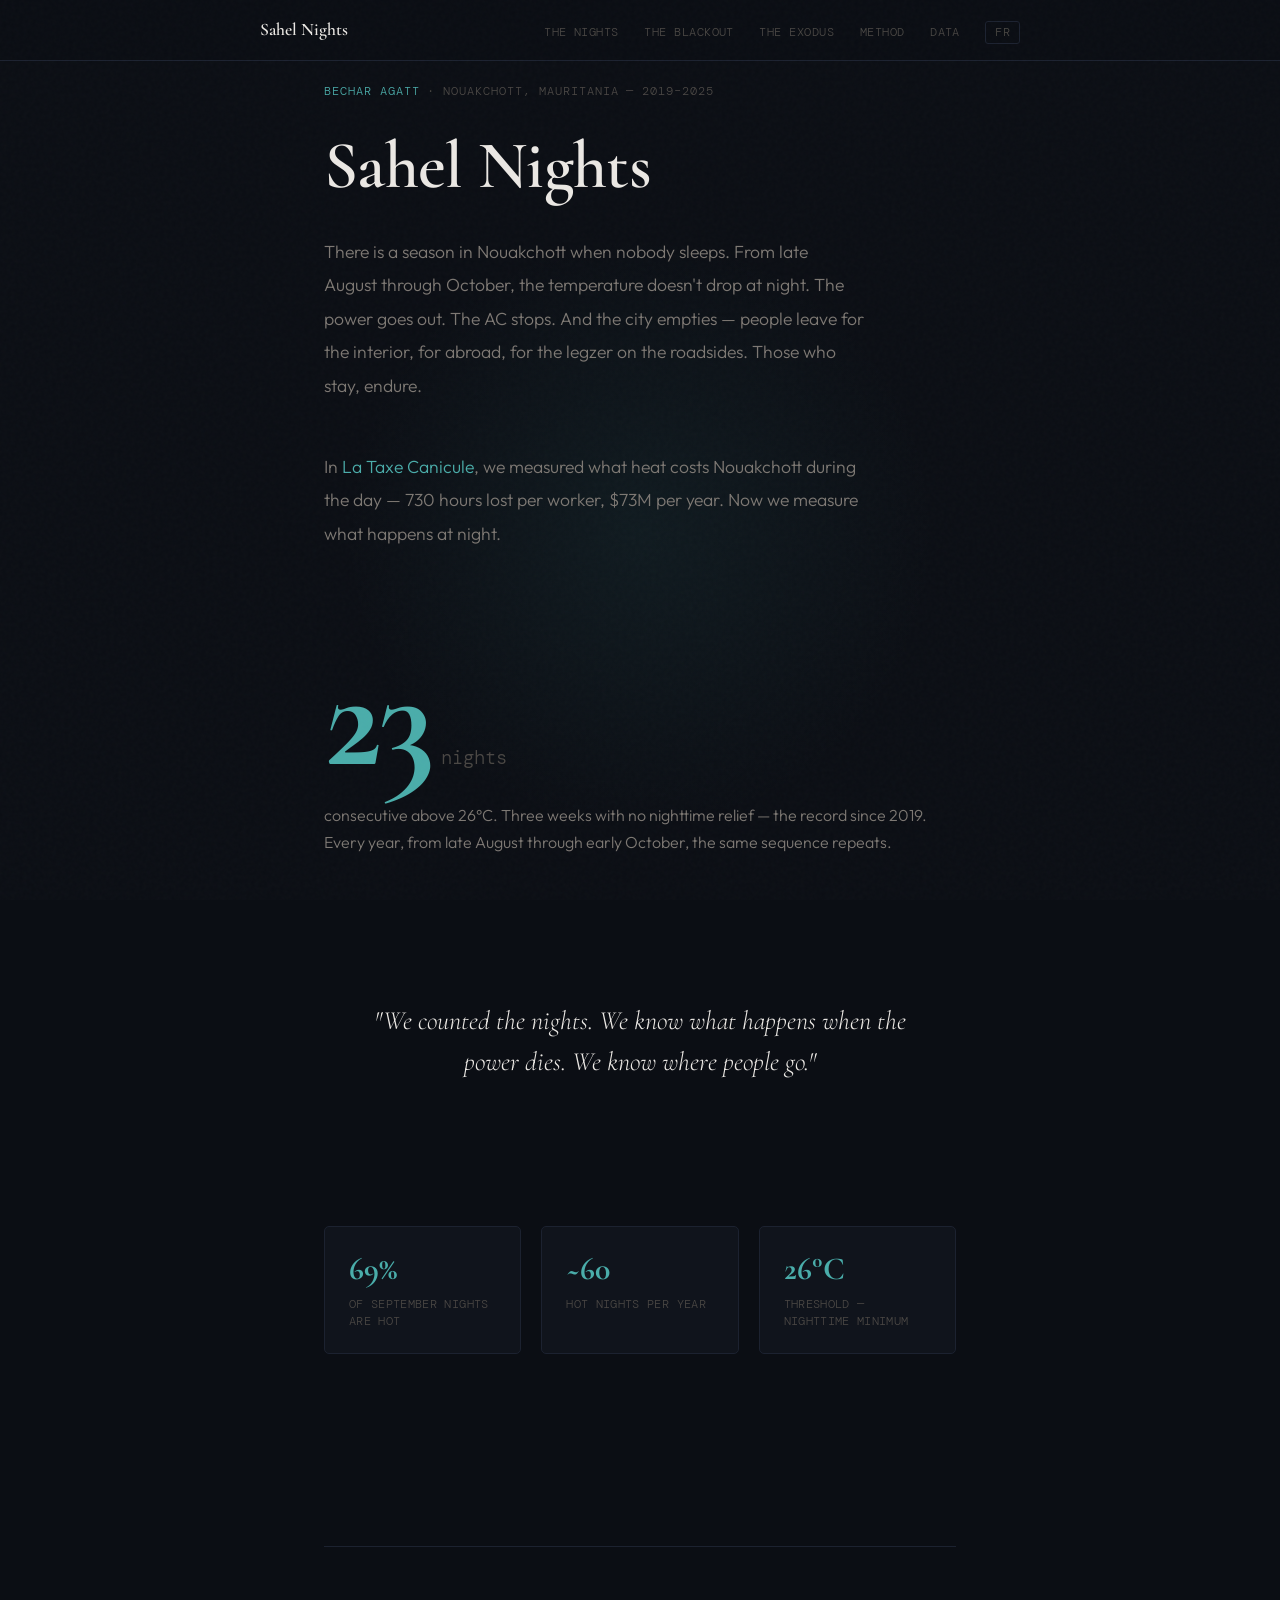
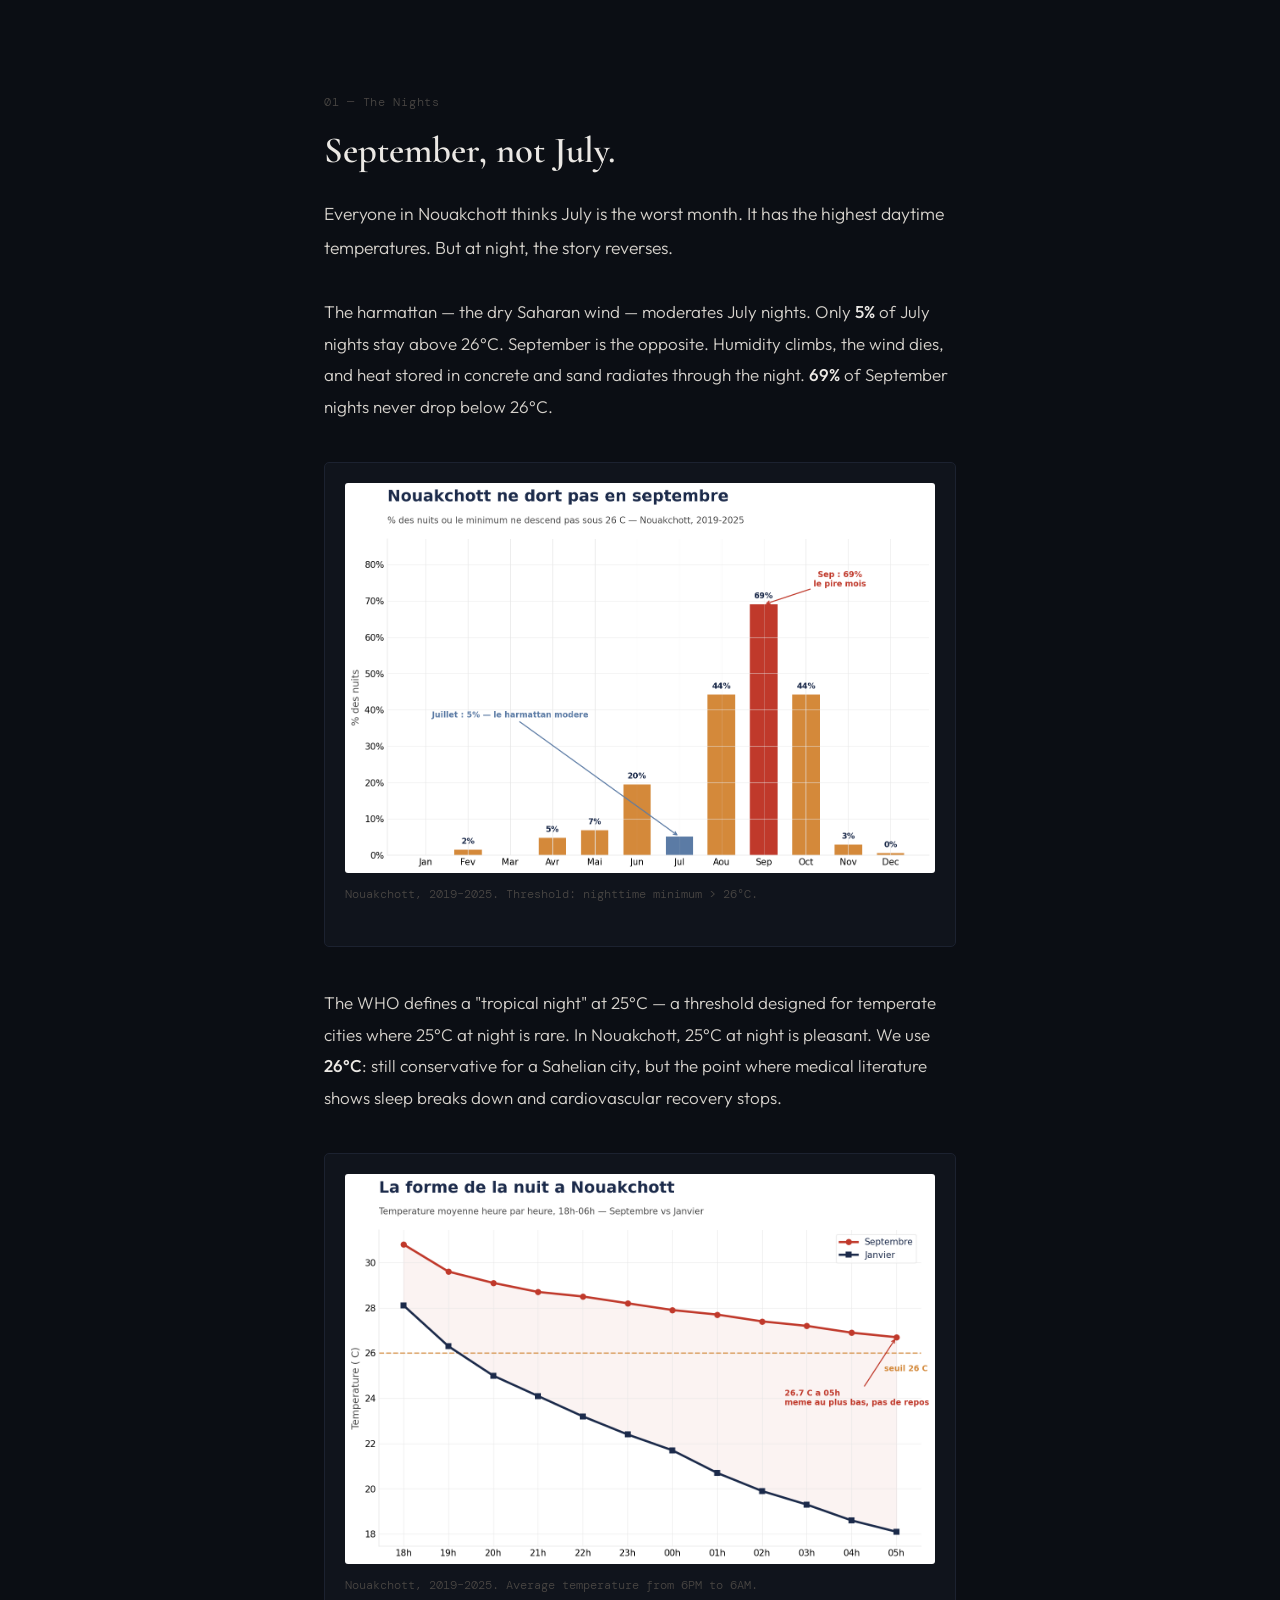
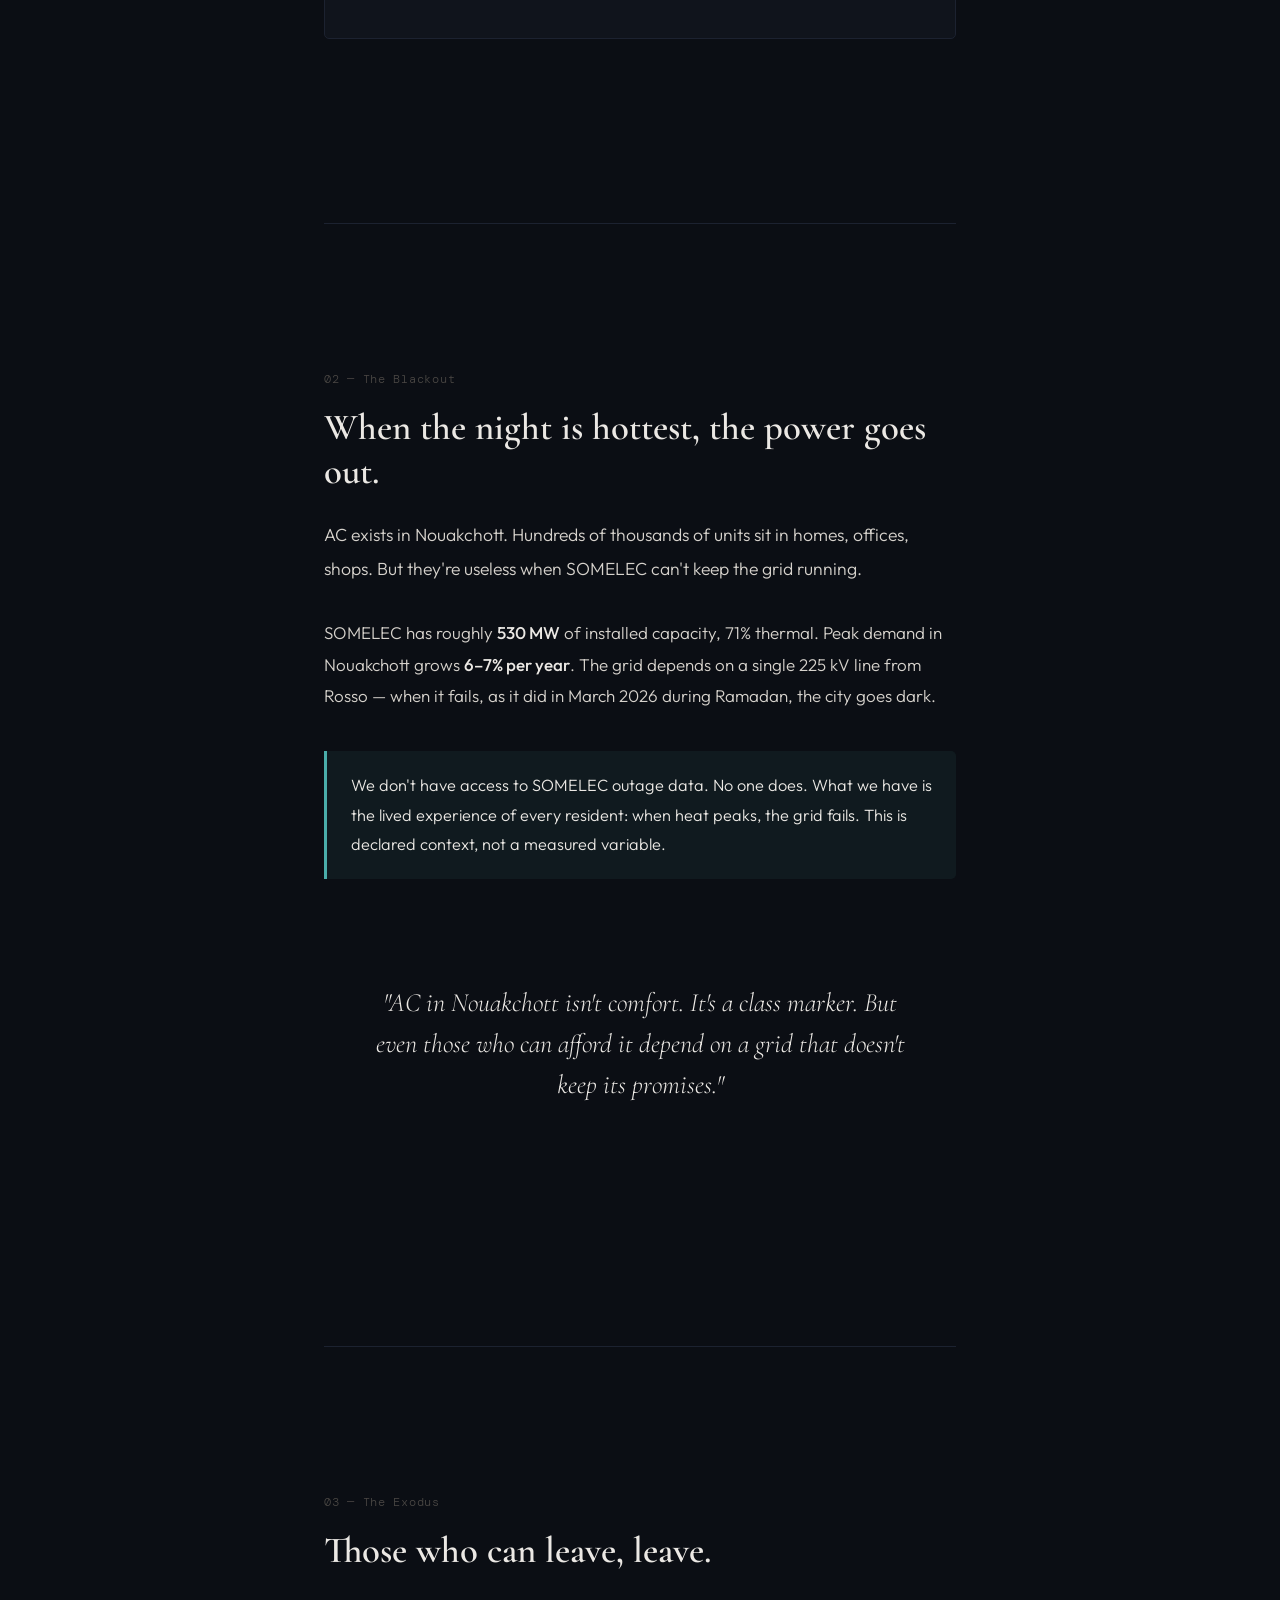
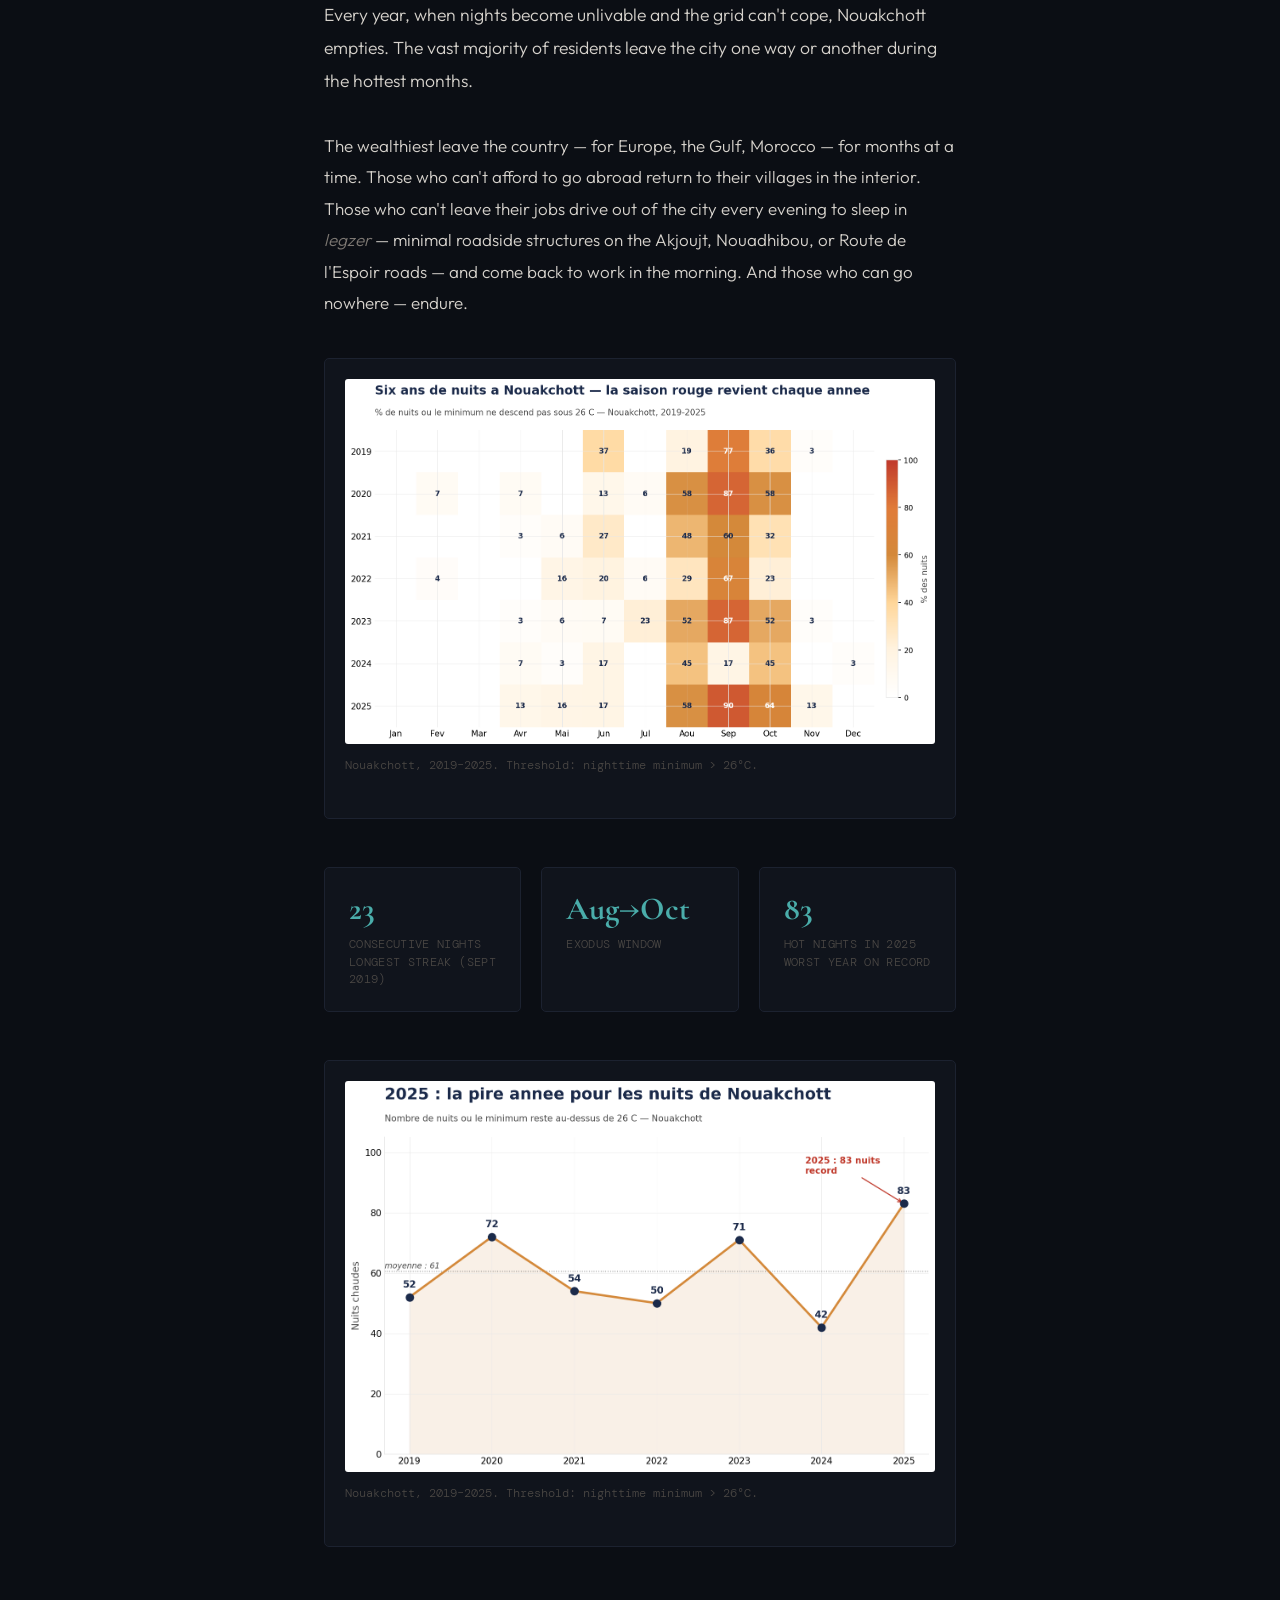
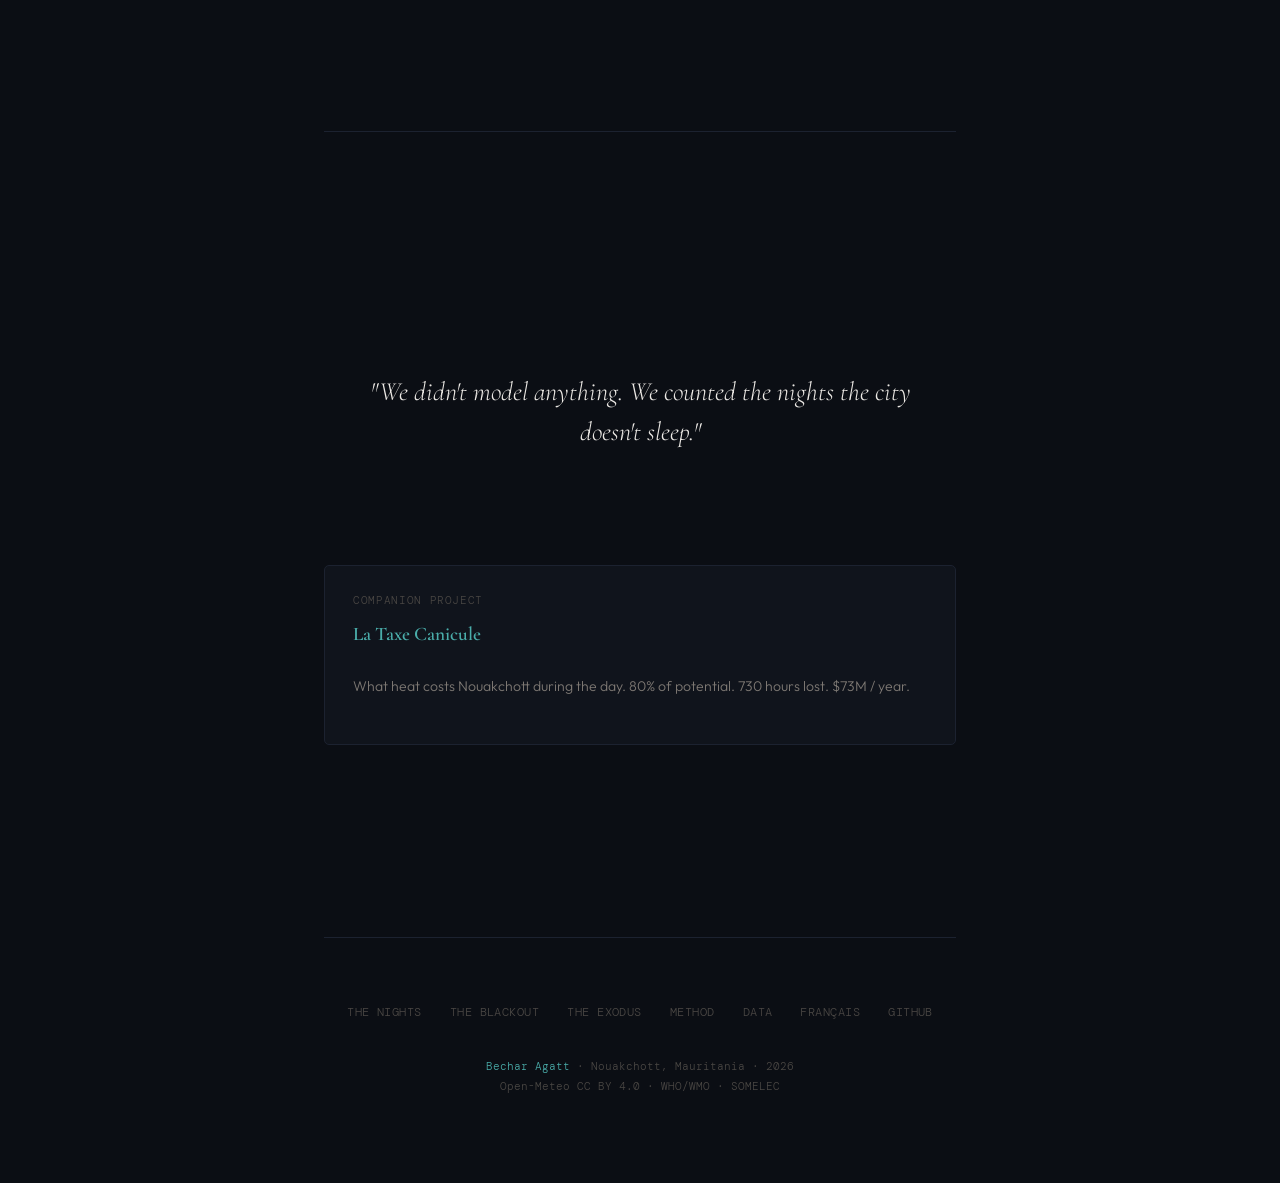
==== site/en/index.html @ 8a0af9fe "Les Nuits du Sahel — initial release" ====
<!DOCTYPE html>
<html lang="en">
<head>
    <meta charset="UTF-8">
    <meta name="viewport" content="width=device-width, initial-scale=1.0">
    <title>Sahel Nights — Nouakchott</title>
    <meta name="description" content="When night brings no relief and the power dies, people leave. Measuring hot nights in Nouakchott, 2019–2025.">
    <link rel="stylesheet" href="../assets/css/style.css">
</head>
<body>

<nav class="nav">
    <div class="nav-inner">
        <a href="index.html" class="nav-brand">Sahel Nights</a>
        <ul class="nav-links">
            <li><a href="nights.html">The Nights</a></li>
            <li><a href="blackout.html">The Blackout</a></li>
            <li><a href="exodus.html">The Exodus</a></li>
            <li><a href="methodology.html">Method</a></li>
            <li><a href="data.html">Data</a></li>
            <li><a href="../index.html" class="nav-lang">FR</a></li>
        </ul>
        <button class="nav-toggle" aria-label="Menu">
            <span></span><span></span><span></span>
        </button>
    </div>
</nav>

<main class="wrap">

    <section class="hero section">
        <p class="hero-eyebrow fade-up"><a href="https://github.com/agattbechar">Bechar Agatt</a> · Nouakchott, Mauritania — 2019–2025</p>

        <h1 class="fade-up d1">Sahel Nights</h1>

        <p class="hero-sub fade-up d2">
            There is a season in Nouakchott when nobody sleeps. From late
            August through October, the temperature doesn't drop at night.
            The power goes out. The AC stops. And the city empties — people
            leave for the interior, for abroad, for the legzer on the
            roadsides. Those who stay, endure.
        </p>

        <p class="hero-sub fade-up d2" style="animation-delay: 0.25s;">
            In <a href="https://mauritan.site" target="_blank">La Taxe Canicule</a>,
            we measured what heat costs Nouakchott during the day — 730 hours
            lost per worker, $73M per year. Now we measure what happens
            at night.
        </p>

        <div class="hero-stat fade-up d3">
            <span class="num">23</span>
            <span class="suffix">nights</span>
            <span class="caption">
                consecutive above 26°C. Three weeks with no nighttime relief
                — the record since 2019. Every year, from late August through
                early October, the same sequence repeats.
            </span>
        </div>

        <div class="pullquote fade-up d4">
            <blockquote>
                "We counted the nights. We know what happens when the power
                dies. We know where people go."
            </blockquote>
        </div>

        <div class="stat-row fade-up d5">
            <div class="stat-card">
                <div class="val">69%</div>
                <div class="desc">of September nights are hot</div>
            </div>
            <div class="stat-card">
                <div class="val">~60</div>
                <div class="desc">hot nights per year</div>
            </div>
            <div class="stat-card">
                <div class="val">26°C</div>
                <div class="desc">threshold — nighttime minimum</div>
            </div>
        </div>
    </section>

    <!-- 01 — The Nights -->
    <section class="section fade-up">
        <p class="section-num">01 — The Nights</p>
        <h2>September, not July.</h2>

        <p class="section-lead">
            Everyone in Nouakchott thinks July is the worst month. It has
            the highest daytime temperatures. But at night, the story
            reverses.
        </p>

        <p>
            The harmattan — the dry Saharan wind — moderates July nights.
            Only <strong>5%</strong> of July nights stay above 26°C.
            September is the opposite. Humidity climbs, the wind dies, and
            heat stored in concrete and sand radiates through the night.
            <strong>69%</strong> of September nights never drop below 26°C.
        </p>

        <div class="chart-wrap">
            <img src="../assets/charts/monthly_tropical.png"
                 alt="Hot nights by month — Nouakchott 2019–2025"
                 loading="lazy">
            <p class="chart-caption">
                Nouakchott, 2019–2025. Threshold: nighttime minimum > 26°C.
            </p>
        </div>

        <p>
            The WHO defines a "tropical night" at 25°C — a threshold designed
            for temperate cities where 25°C at night is rare. In Nouakchott,
            25°C at night is pleasant. We use <strong>26°C</strong>: still
            conservative for a Sahelian city, but the point where medical
            literature shows sleep breaks down and cardiovascular recovery
            stops.
        </p>

        <div class="chart-wrap">
            <img src="../assets/charts/night_profile.png"
                 alt="Nighttime temperature profile — worst vs best month"
                 loading="lazy">
            <p class="chart-caption">
                Nouakchott, 2019–2025. Average temperature from 6PM to 6AM.
            </p>
        </div>
    </section>

    <!-- 02 — The Blackout -->
    <section class="section fade-up">
        <p class="section-num">02 — The Blackout</p>
        <h2>When the night is hottest, the power goes out.</h2>

        <p class="section-lead">
            AC exists in Nouakchott. Hundreds of thousands of units sit in
            homes, offices, shops. But they're useless when SOMELEC can't
            keep the grid running.
        </p>

        <p>
            SOMELEC has roughly <strong>530 MW</strong> of installed capacity,
            71% thermal. Peak demand in Nouakchott grows <strong>6–7% per
            year</strong>. The grid depends on a single 225 kV line from
            Rosso — when it fails, as it did in March 2026 during Ramadan,
            the city goes dark.
        </p>

        <div class="callout">
            <p>
                We don't have access to SOMELEC outage data. No one does.
                What we have is the lived experience of every resident:
                when heat peaks, the grid fails. This is declared context,
                not a measured variable.
            </p>
        </div>

        <div class="pullquote">
            <blockquote>
                "AC in Nouakchott isn't comfort. It's a class marker. But
                even those who can afford it depend on a grid that doesn't
                keep its promises."
            </blockquote>
        </div>
    </section>

    <!-- 03 — The Exodus -->
    <section class="section fade-up">
        <p class="section-num">03 — The Exodus</p>
        <h2>Those who can leave, leave.</h2>

        <p class="section-lead">
            Every year, when nights become unlivable and the grid can't cope,
            Nouakchott empties. The vast majority of residents leave the city
            one way or another during the hottest months.
        </p>

        <p>
            The wealthiest leave the country — for Europe, the Gulf, Morocco
            — for months at a time. Those who can't afford to go abroad
            return to their villages in the interior. Those who can't leave
            their jobs drive out of the city every evening to sleep in
            <em>legzer</em> — minimal roadside structures on the Akjoujt,
            Nouadhibou, or Route de l'Espoir roads — and come back to work
            in the morning. And those who can go nowhere — endure.
        </p>

        <div class="chart-wrap">
            <img src="../assets/charts/calendar_heatmap.png"
                 alt="Hot nights calendar 2019–2025"
                 loading="lazy">
            <p class="chart-caption">
                Nouakchott, 2019–2025. Threshold: nighttime minimum > 26°C.
            </p>
        </div>

        <div class="stat-row">
            <div class="stat-card">
                <div class="val">23</div>
                <div class="desc">consecutive nights<br>longest streak (sept 2019)</div>
            </div>
            <div class="stat-card">
                <div class="val">Aug→Oct</div>
                <div class="desc">exodus window</div>
            </div>
            <div class="stat-card">
                <div class="val">83</div>
                <div class="desc">hot nights in 2025<br>worst year on record</div>
            </div>
        </div>

        <div class="chart-wrap">
            <img src="../assets/charts/yearly_trend.png"
                 alt="Hot nights per year 2019–2025"
                 loading="lazy">
            <p class="chart-caption">
                Nouakchott, 2019–2025. Threshold: nighttime minimum > 26°C.
            </p>
        </div>
    </section>

    <!-- Closing -->
    <section class="section">
        <div class="pullquote fade-up">
            <blockquote>
                "We didn't model anything. We counted the nights the city
                doesn't sleep."
            </blockquote>
        </div>

        <a href="https://mauritan.site/en/" class="companion fade-up" target="_blank" rel="noopener">
            <p class="companion-eyebrow">Companion project</p>
            <p class="companion-title">La Taxe Canicule</p>
            <p class="companion-desc">
                What heat costs Nouakchott during the day. 80% of potential.
                730 hours lost. $73M / year.
            </p>
        </a>
    </section>

    <footer class="footer">
        <div class="footer-links">
            <a href="nights.html">The Nights</a>
            <a href="blackout.html">The Blackout</a>
            <a href="exodus.html">The Exodus</a>
            <a href="methodology.html">Method</a>
            <a href="data.html">Data</a>
            <a href="../index.html">Français</a>
            <a href="https://github.com/agattbechar" target="_blank" rel="noopener">GitHub</a>
        </div>
        <p class="footer-credit">
            <a href="https://github.com/agattbechar">Bechar Agatt</a>
            · Nouakchott, Mauritania · 2026<br>
            Open-Meteo CC BY 4.0 · WHO/WMO · SOMELEC
        </p>
    </footer>
</main>

<script>
document.querySelector('.nav-toggle')?.addEventListener('click', function() {
    this.classList.toggle('active');
    document.querySelector('.nav-links').classList.toggle('open');
});
</script>

</body>
</html>
---- site/assets/css/style.css ----
/* ═══════════════════════════════════════════════════════════
   Les Nuits du Sahel — Design System
   Sibling to La Taxe Canicule — same bones, different skin.
   Night palette: deep blue-black + teal accent.
   ═══════════════════════════════════════════════════════════ */

@import url('https://fonts.googleapis.com/css2?family=Cormorant+Garamond:ital,wght@0,400;0,600;0,700;1,400&family=Outfit:wght@300;400;500;600&family=DM+Mono:wght@300;400&display=swap');

:root {
    /* Night palette */
    --bg:            #0B0E14;
    --bg-card:       #10141C;
    --bg-card-hover: #151A24;
    --border:        #1C2230;
    --border-light:  #252D3D;

    /* Text — generous contrast */
    --text:          #D6D2CC;
    --text-bright:   #EBE8E4;
    --text-dim:      #7D7873;
    --text-faint:    #4A4744;

    /* Accent — teal/cyan for night identity */
    --accent:        #4AADAA;
    --accent-glow:   rgba(74, 173, 170, 0.08);
    --accent-strong: #5CC4C0;

    /* Danger — for worst-month highlights */
    --red:           #CB4B3A;
    --red-glow:      rgba(203, 75, 58, 0.08);

    /* Fonts — Cormorant stays (family link), body changes */
    --font-display:  'Cormorant Garamond', Georgia, serif;
    --font-body:     'Outfit', -apple-system, sans-serif;
    --font-mono:     'DM Mono', 'Courier New', monospace;

    /* Layout */
    --max-w:         760px;
    --pad:           clamp(1.5rem, 5vw, 4rem);
    --section-space: 9rem;
}

/* ── Reset ────────────────────────────────────────────────── */
*, *::before, *::after { box-sizing: border-box; margin: 0; padding: 0; }
html { scroll-behavior: smooth; -webkit-font-smoothing: antialiased; -moz-osx-font-smoothing: grayscale; }

body {
    font-family: var(--font-body);
    font-size: 17px;
    font-weight: 300;
    line-height: 1.85;
    color: var(--text);
    background: var(--bg);
    overflow-x: hidden;
}

/* Grain — lighter than heat tax */
body::after {
    content: '';
    position: fixed;
    inset: 0;
    background-image: url("data:image/svg+xml,%3Csvg viewBox='0 0 256 256' xmlns='http://www.w3.org/2000/svg'%3E%3Cfilter id='n'%3E%3CfeTurbulence type='fractalNoise' baseFrequency='0.85' numOctaves='4' stitchTiles='stitch'/%3E%3C/filter%3E%3Crect width='256' height='256' filter='url(%23n)' opacity='0.025'/%3E%3C/svg%3E");
    pointer-events: none;
    z-index: 9999;
}

::selection { background: var(--accent); color: var(--bg); }

/* ── Typography ───────────────────────────────────────────── */
h1, h2, h3 {
    font-family: var(--font-display);
    font-weight: 600;
    line-height: 1.2;
    color: var(--text-bright);
}

h1 { font-size: clamp(2.6rem, 6.5vw, 4.2rem); letter-spacing: -0.01em; }
h2 { font-size: clamp(1.5rem, 4vw, 2.3rem); margin-bottom: 1.5rem; }
h3 { font-size: 1.2rem; margin-bottom: 0.75rem; }

p { margin-bottom: 1.4rem; }

a {
    color: var(--accent);
    text-decoration: none;
    transition: opacity 0.2s;
}
a:hover { opacity: 0.8; }

strong { color: var(--text-bright); font-weight: 500; }

em, .dim { color: var(--text-dim); font-style: italic; }

.mono {
    font-family: var(--font-mono);
    font-size: 0.85em;
    letter-spacing: -0.01em;
}

/* ── Layout ───────────────────────────────────────────────── */
.wrap {
    max-width: var(--max-w);
    margin: 0 auto;
    padding: 0 var(--pad);
}

.section {
    padding: var(--section-space) 0;
}

.section + .section {
    border-top: 1px solid var(--border);
}

/* ── Navigation ───────────────────────────────────────────── */
.nav {
    position: fixed;
    top: 0; left: 0; right: 0;
    z-index: 100;
    padding: 0.85rem var(--pad);
    background: rgba(11, 14, 20, 0.88);
    backdrop-filter: blur(14px);
    -webkit-backdrop-filter: blur(14px);
    border-bottom: 1px solid var(--border);
}

.nav-inner {
    max-width: var(--max-w);
    margin: 0 auto;
    display: flex;
    align-items: center;
    justify-content: space-between;
}

.nav-brand {
    font-family: var(--font-display);
    font-size: 1.1rem;
    font-weight: 600;
    color: var(--text-bright);
}

.nav-links {
    display: flex;
    gap: 1.6rem;
    list-style: none;
    align-items: center;
}

.nav-links a {
    font-family: var(--font-mono);
    font-size: 0.72rem;
    letter-spacing: 0.04em;
    color: var(--text-faint);
    text-transform: uppercase;
    transition: color 0.2s;
}
.nav-links a:hover { color: var(--accent); opacity: 1; }

.nav-lang {
    font-family: var(--font-mono);
    font-size: 0.72rem;
    color: var(--text-faint);
    border: 1px solid var(--border);
    padding: 0.2rem 0.55rem;
    border-radius: 3px;
    transition: border-color 0.2s, color 0.2s;
}
.nav-lang:hover { border-color: var(--accent); color: var(--accent); opacity: 1; }

/* Hamburger */
.nav-toggle {
    display: none;
    background: none; border: none; cursor: pointer; padding: 0.5rem;
}
.nav-toggle span {
    display: block; width: 22px; height: 2px;
    background: var(--text-bright); margin: 5px 0;
    transition: transform 0.3s, opacity 0.3s;
}
.nav-toggle.active span:nth-child(1) { transform: rotate(45deg) translate(5px, 5px); }
.nav-toggle.active span:nth-child(2) { opacity: 0; }
.nav-toggle.active span:nth-child(3) { transform: rotate(-45deg) translate(5px, -5px); }

/* ── Hero ─────────────────────────────────────────────────── */
.hero {
    min-height: 100vh;
    display: flex;
    flex-direction: column;
    justify-content: center;
    padding-top: 5rem;
    position: relative;
}

/* Soft radial glow — teal instead of amber */
.hero::before {
    content: '';
    position: absolute;
    top: 15%;
    left: 50%;
    transform: translateX(-50%);
    width: 600px;
    height: 600px;
    background: radial-gradient(circle, var(--accent-glow) 0%, transparent 70%);
    pointer-events: none;
}

.hero-eyebrow {
    font-family: var(--font-mono);
    font-size: 0.75rem;
    letter-spacing: 0.08em;
    text-transform: uppercase;
    color: var(--text-faint);
    margin-bottom: 1.5rem;
}

.hero h1 { margin-bottom: 1.75rem; position: relative; z-index: 1; }

.hero-sub {
    font-size: 1.1rem;
    font-weight: 300;
    line-height: 1.9;
    color: var(--text-dim);
    max-width: 540px;
    margin-bottom: 3rem;
}

/* Big hero number */
.hero-stat {
    position: relative; z-index: 1;
    margin: 3rem 0;
}

.hero-stat .num {
    font-family: var(--font-display);
    font-size: clamp(5rem, 14vw, 9rem);
    font-weight: 700;
    color: var(--accent);
    line-height: 1;
    letter-spacing: -0.03em;
}

.hero-stat .suffix {
    font-family: var(--font-mono);
    font-size: clamp(0.9rem, 2vw, 1.2rem);
    color: var(--text-faint);
    margin-left: 0.4rem;
}

.hero-stat .caption {
    display: block;
    font-size: 1rem;
    font-weight: 300;
    color: var(--text-dim);
    margin-top: 0.75rem;
    line-height: 1.7;
}

/* ── Stat Row ─────────────────────────────────────────────── */
.stat-row {
    display: grid;
    grid-template-columns: repeat(auto-fit, minmax(170px, 1fr));
    gap: 1.25rem;
    margin: 3rem 0;
}

.stat-card {
    background: var(--bg-card);
    border: 1px solid var(--border);
    border-radius: 5px;
    padding: 1.4rem 1.5rem;
    transition: border-color 0.3s, background 0.3s;
}
.stat-card:hover {
    border-color: var(--border-light);
    background: var(--bg-card-hover);
}

.stat-card .val {
    font-family: var(--font-display);
    font-size: 2rem;
    font-weight: 700;
    color: var(--accent);
    line-height: 1.2;
}

.stat-card .desc {
    font-family: var(--font-mono);
    font-size: 0.72rem;
    color: var(--text-faint);
    margin-top: 0.5rem;
    line-height: 1.5;
    text-transform: uppercase;
    letter-spacing: 0.03em;
}

/* ── Section Headers ──────────────────────────────────────── */
.section-num {
    font-family: var(--font-mono);
    font-size: 0.75rem;
    color: var(--text-faint);
    letter-spacing: 0.06em;
    margin-bottom: 1rem;
}

.section-lead {
    font-size: 1.1rem;
    font-weight: 300;
    color: var(--text);
    margin-bottom: 2rem;
    max-width: 620px;
    line-height: 1.9;
}

/* ── Chart Images ─────────────────────────────────────────── */
.chart-wrap {
    margin: 2.5rem 0;
    background: var(--bg-card);
    border: 1px solid var(--border);
    border-radius: 5px;
    padding: 1.25rem;
}

.chart-wrap img {
    width: 100%;
    height: auto;
    display: block;
    border-radius: 3px;
}

.chart-caption {
    font-family: var(--font-mono);
    font-size: 0.73rem;
    color: var(--text-faint);
    margin-top: 0.75rem;
    line-height: 1.65;
}

/* ── Pullquote ────────────────────────────────────────────── */
.pullquote {
    text-align: center;
    padding: 4rem 0;
    margin: 2rem 0;
}

.pullquote blockquote {
    font-family: var(--font-display);
    font-size: clamp(1.2rem, 3vw, 1.65rem);
    font-style: italic;
    color: var(--text-bright);
    max-width: 560px;
    margin: 0 auto;
    line-height: 1.55;
}

.pullquote .translation {
    font-size: 0.92rem;
    font-style: italic;
    color: var(--text-faint);
    margin-top: 1rem;
}

/* ── Callout ──────────────────────────────────────────────── */
.callout {
    border-left: 3px solid var(--accent);
    padding: 1.25rem 1.5rem;
    margin: 2.5rem 0;
    background: var(--accent-glow);
    border-radius: 0 5px 5px 0;
}

.callout p {
    color: var(--text-bright);
    margin-bottom: 0.75rem;
    font-size: 1.02rem;
    line-height: 1.8;
}
.callout p:last-child { margin-bottom: 0; }

/* ── Assumption & Formula Blocks ──────────────────────────── */
.assumption {
    background: var(--bg-card);
    border: 1px solid var(--border);
    border-radius: 5px;
    padding: 1.4rem 1.5rem;
    margin: 2rem 0;
}

.assumption .tag {
    font-family: var(--font-mono);
    font-size: 0.68rem;
    text-transform: uppercase;
    letter-spacing: 0.08em;
    color: var(--accent);
    margin-bottom: 0.75rem;
}

.formula {
    background: var(--bg-card);
    border: 1px solid var(--border);
    border-radius: 5px;
    padding: 1.25rem 1.5rem;
    margin: 2rem 0;
    font-family: var(--font-mono);
    font-size: 0.82rem;
    line-height: 1.9;
    color: var(--text-dim);
    overflow-x: auto;
    white-space: pre;
}

/* ── Source List ───────────────────────────────────────────── */
.source-list { list-style: none; }

.source-item {
    display: flex;
    align-items: flex-start;
    gap: 1rem;
    padding: 1.25rem 0;
    border-bottom: 1px solid var(--border);
}

.source-badge {
    font-family: var(--font-mono);
    font-size: 0.62rem;
    text-transform: uppercase;
    letter-spacing: 0.06em;
    padding: 0.2rem 0.5rem;
    border-radius: 3px;
    white-space: nowrap;
    flex-shrink: 0;
    margin-top: 0.2rem;
}
.source-badge.open   { color: #5CB77A; border: 1px solid rgba(92,183,122,0.3); }
.source-badge.declared { color: var(--accent); border: 1px solid rgba(74,173,170,0.3); }
.source-badge.official { color: #5B9BD5; border: 1px solid rgba(91,155,213,0.3); }

.source-name { font-weight: 500; color: var(--text-bright); font-size: 0.95rem; }
.source-desc { font-size: 0.83rem; color: var(--text-faint); margin-top: 0.2rem; line-height: 1.6; }

/* ── Companion Link ───────────────────────────────────────── */
.companion {
    display: block;
    padding: 1.5rem 1.75rem;
    background: var(--bg-card);
    border: 1px solid var(--border);
    border-radius: 5px;
    margin: 3rem 0;
    transition: border-color 0.3s;
}
.companion:hover { border-color: var(--border-light); opacity: 1; }

.companion-eyebrow {
    font-family: var(--font-mono);
    font-size: 0.68rem;
    text-transform: uppercase;
    letter-spacing: 0.06em;
    color: var(--text-faint);
    margin-bottom: 0.4rem;
}
.companion-title {
    font-family: var(--font-display);
    font-size: 1.2rem;
    font-weight: 600;
    color: var(--accent);
}
.companion-desc {
    font-size: 0.88rem;
    font-weight: 300;
    color: var(--text-dim);
    margin-top: 0.3rem;
    line-height: 1.65;
}

/* ── Footer ───────────────────────────────────────────────── */
.footer {
    padding: 4rem 0;
    border-top: 1px solid var(--border);
    text-align: center;
}

.footer-links {
    display: flex;
    justify-content: center;
    gap: 1.75rem;
    margin-bottom: 2rem;
    flex-wrap: wrap;
}
.footer-links a {
    font-family: var(--font-mono);
    font-size: 0.72rem;
    color: var(--text-faint);
    text-transform: uppercase;
    letter-spacing: 0.04em;
}
.footer-links a:hover { color: var(--accent); opacity: 1; }

.footer-credit {
    font-family: var(--font-mono);
    font-size: 0.68rem;
    color: var(--text-faint);
    line-height: 1.9;
}

/* ── Animations ───────────────────────────────────────────── */
@keyframes fadeUp {
    from { opacity: 0; transform: translateY(20px); }
    to   { opacity: 1; transform: translateY(0); }
}
.fade-up { opacity: 0; animation: fadeUp 0.6s ease forwards; }
.d1 { animation-delay: 0.1s; }
.d2 { animation-delay: 0.2s; }
.d3 { animation-delay: 0.3s; }
.d4 { animation-delay: 0.4s; }
.d5 { animation-delay: 0.5s; }

/* ── Responsive ───────────────────────────────────────────── */
@media (max-width: 768px) {
    :root { --section-space: 6rem; }
    body { font-size: 16px; }

    .nav-links { display: none; }
    .nav-toggle { display: block; }

    .nav-links.open {
        display: flex; flex-direction: column;
        position: absolute; top: 100%; left: 0; right: 0;
        background: var(--bg-card);
        border-bottom: 1px solid var(--border);
        padding: 1.25rem var(--pad);
        gap: 1.1rem;
    }

    .stat-row { grid-template-columns: 1fr 1fr; }
    .hero-stat .num { font-size: clamp(4rem, 16vw, 7rem); }
}

@media (max-width: 420px) {
    .stat-row { grid-template-columns: 1fr; }
}
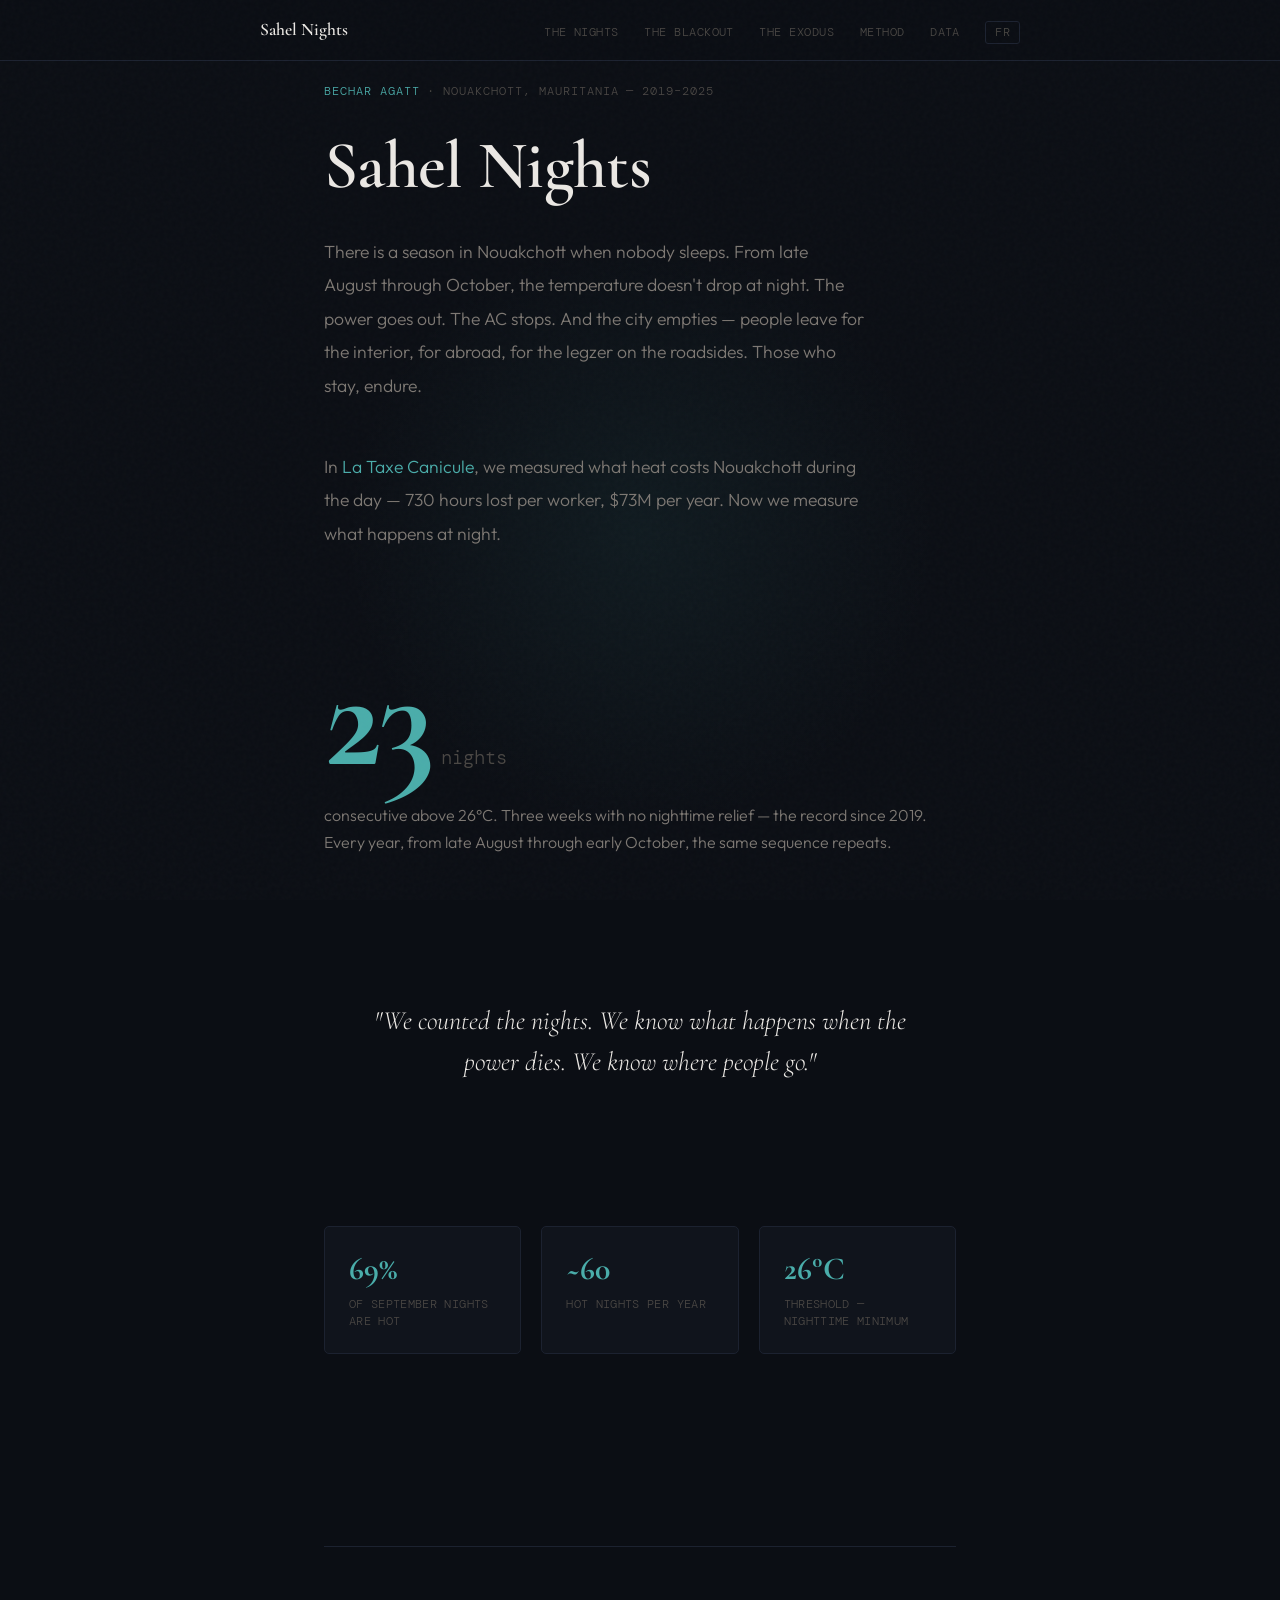
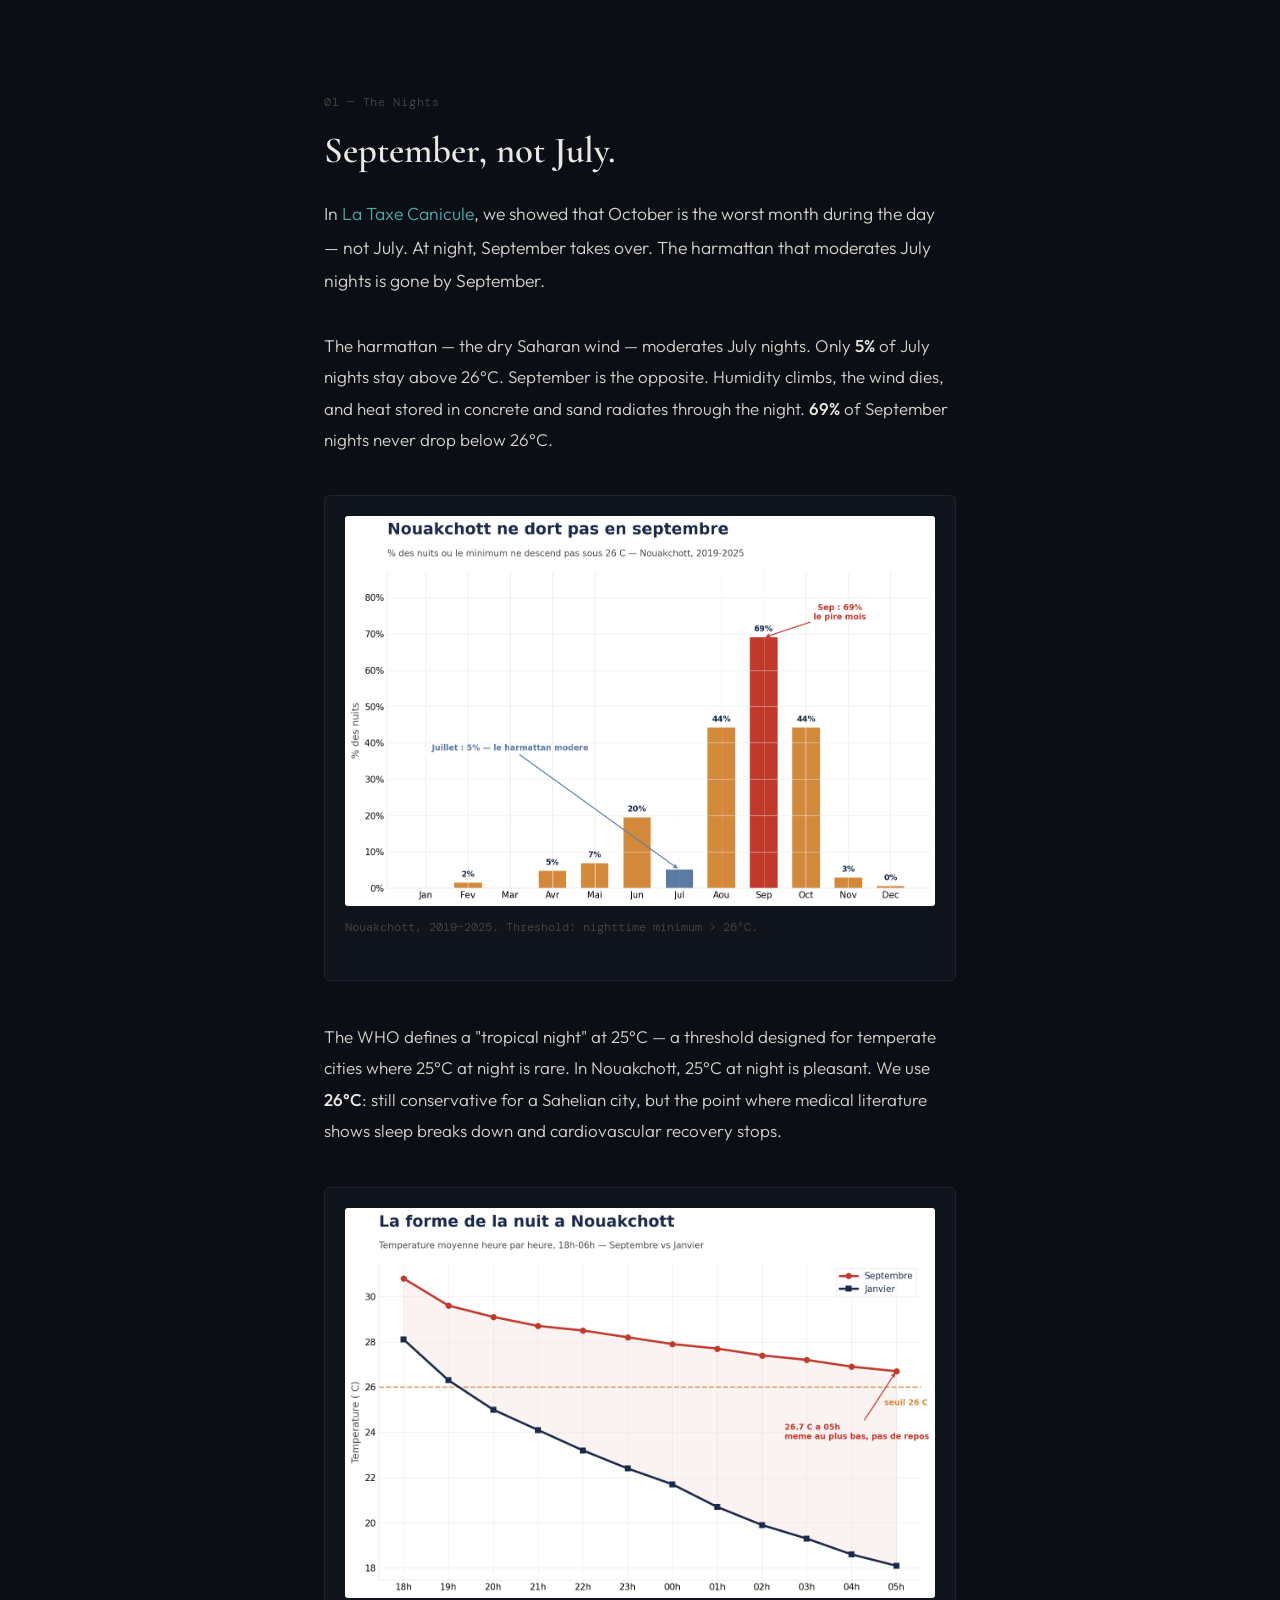
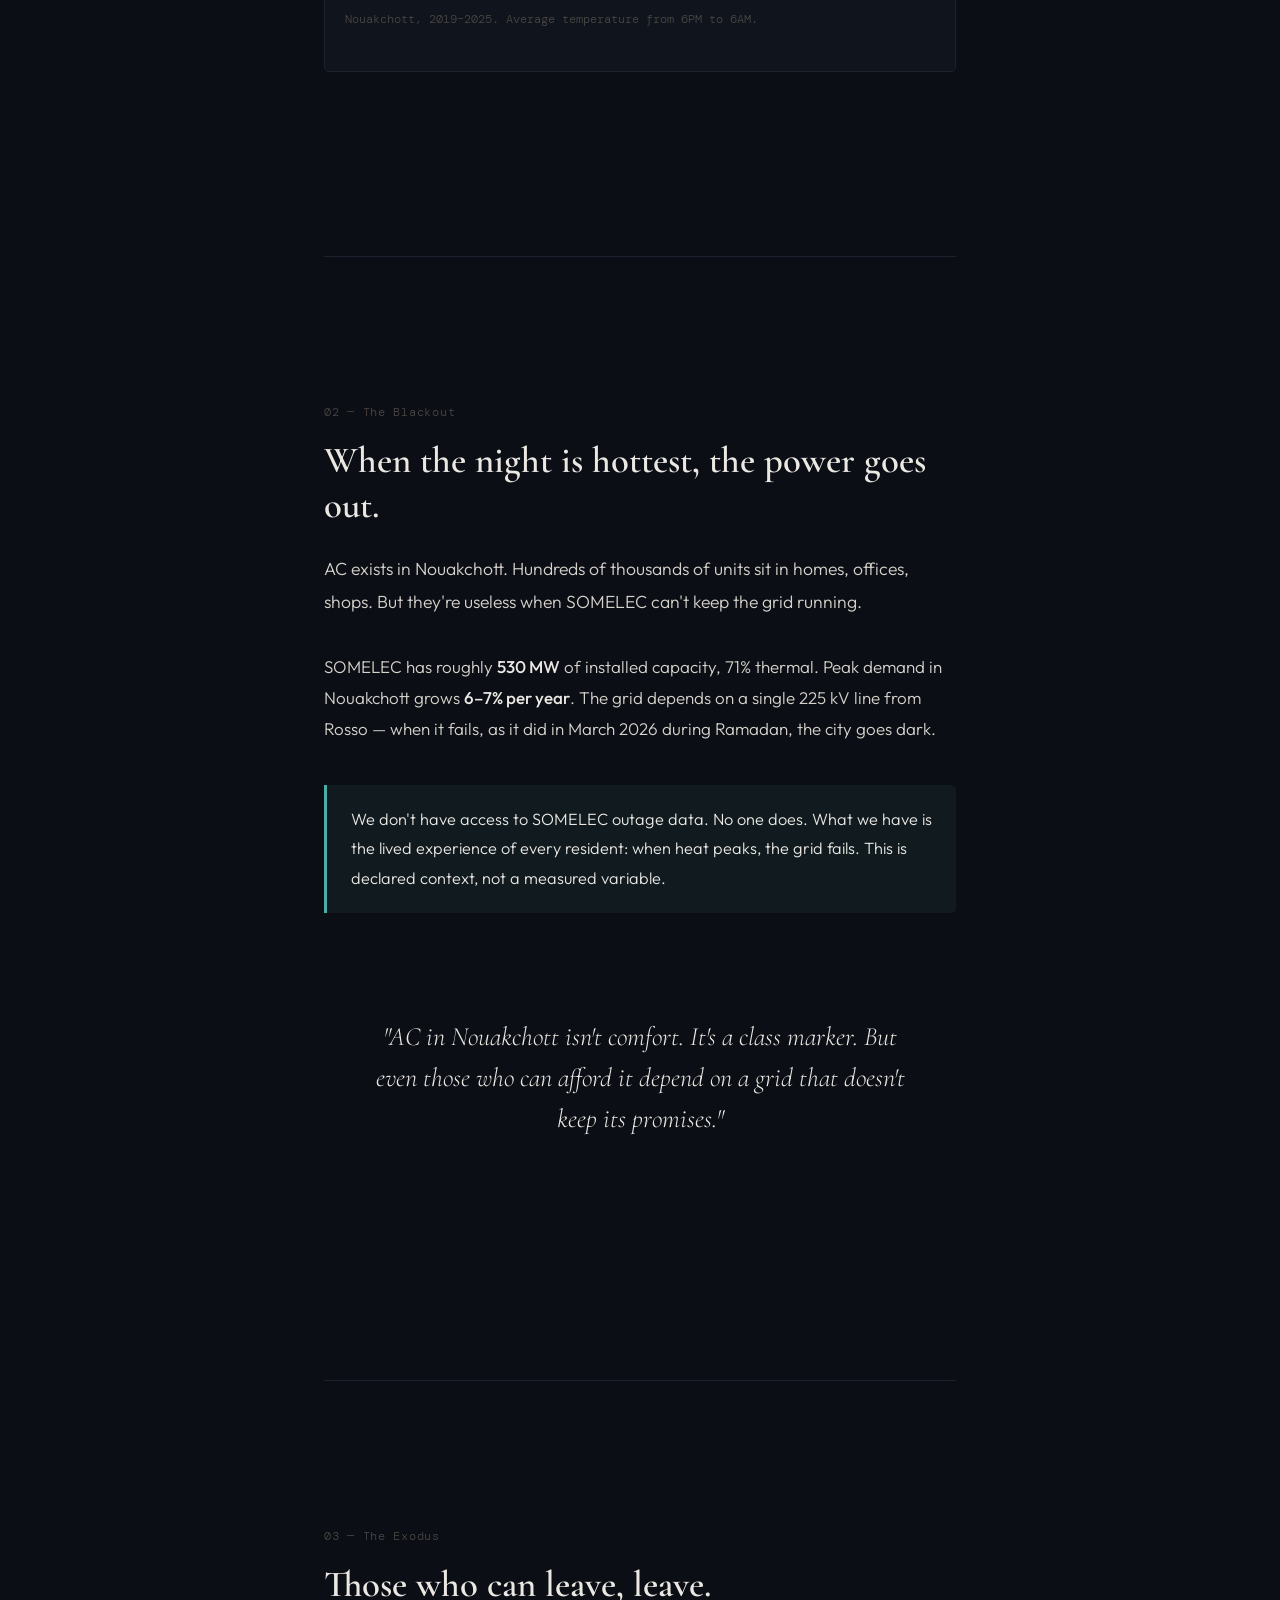
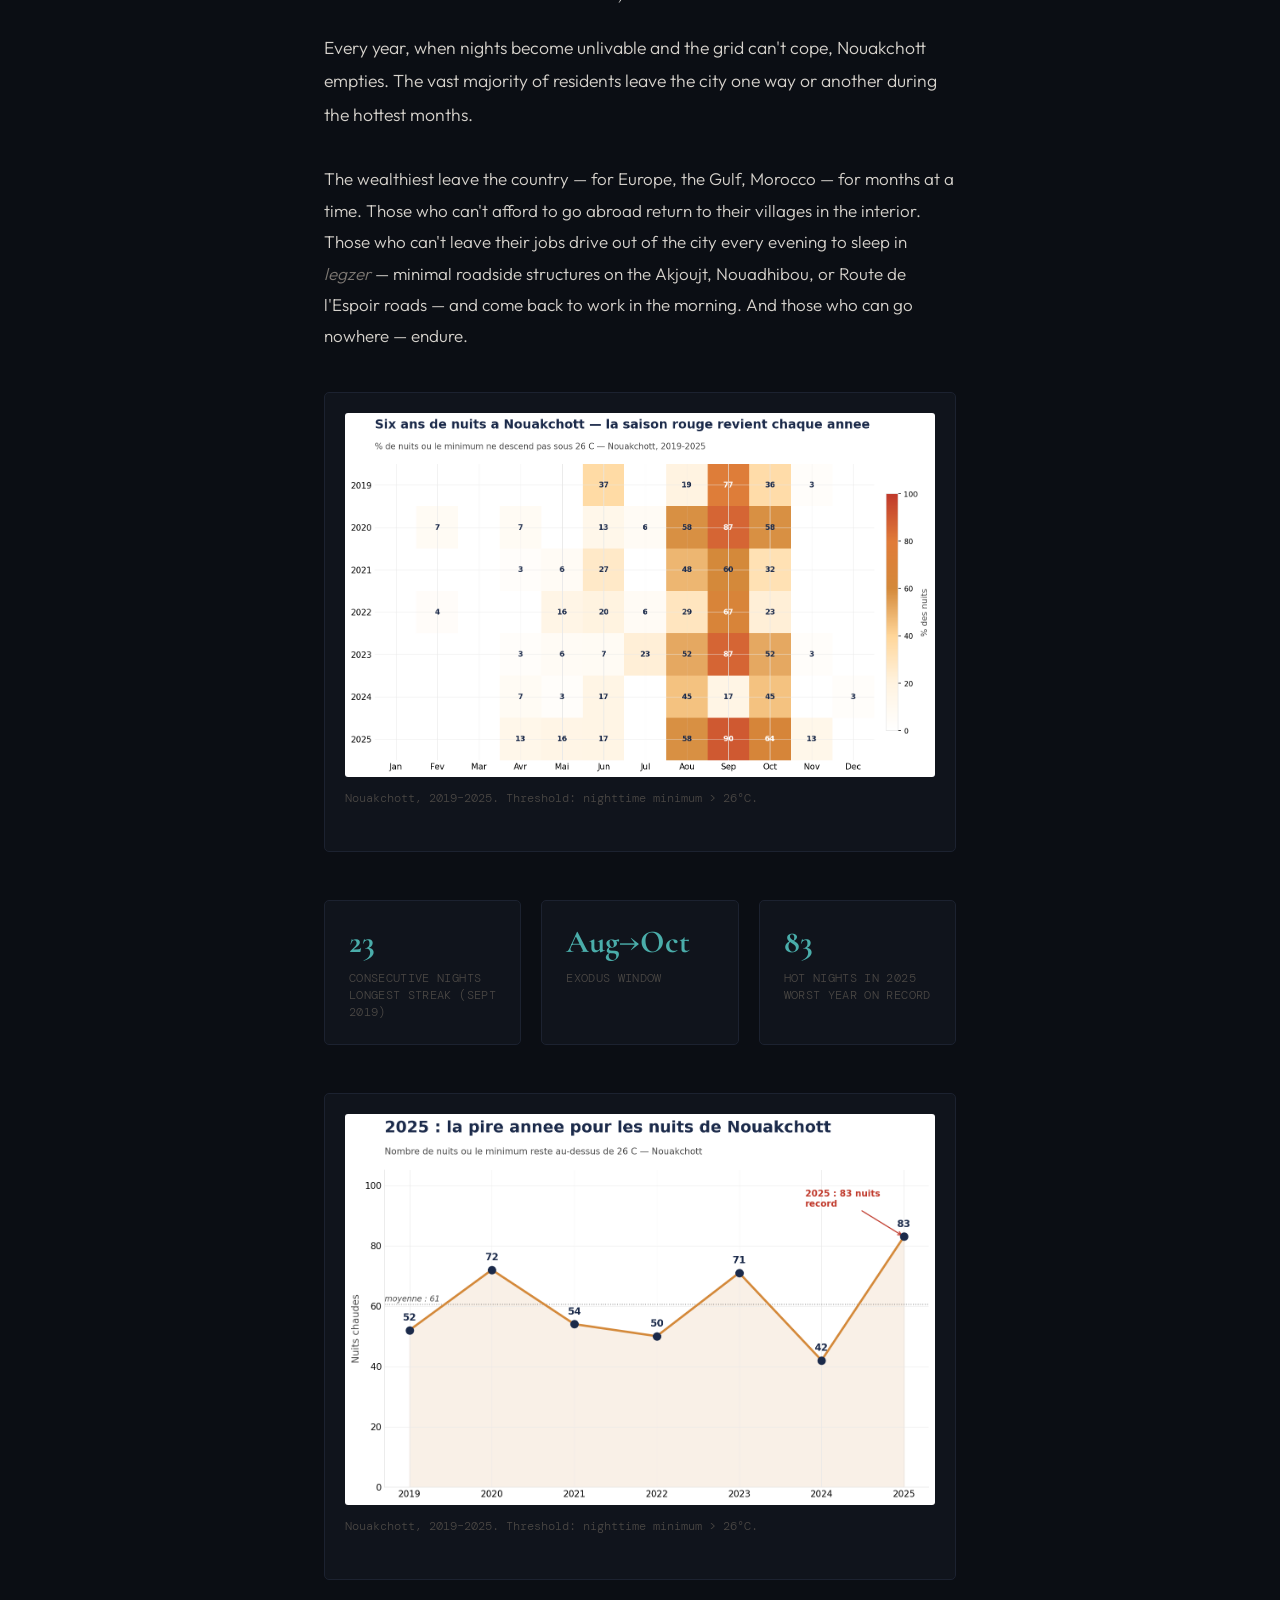
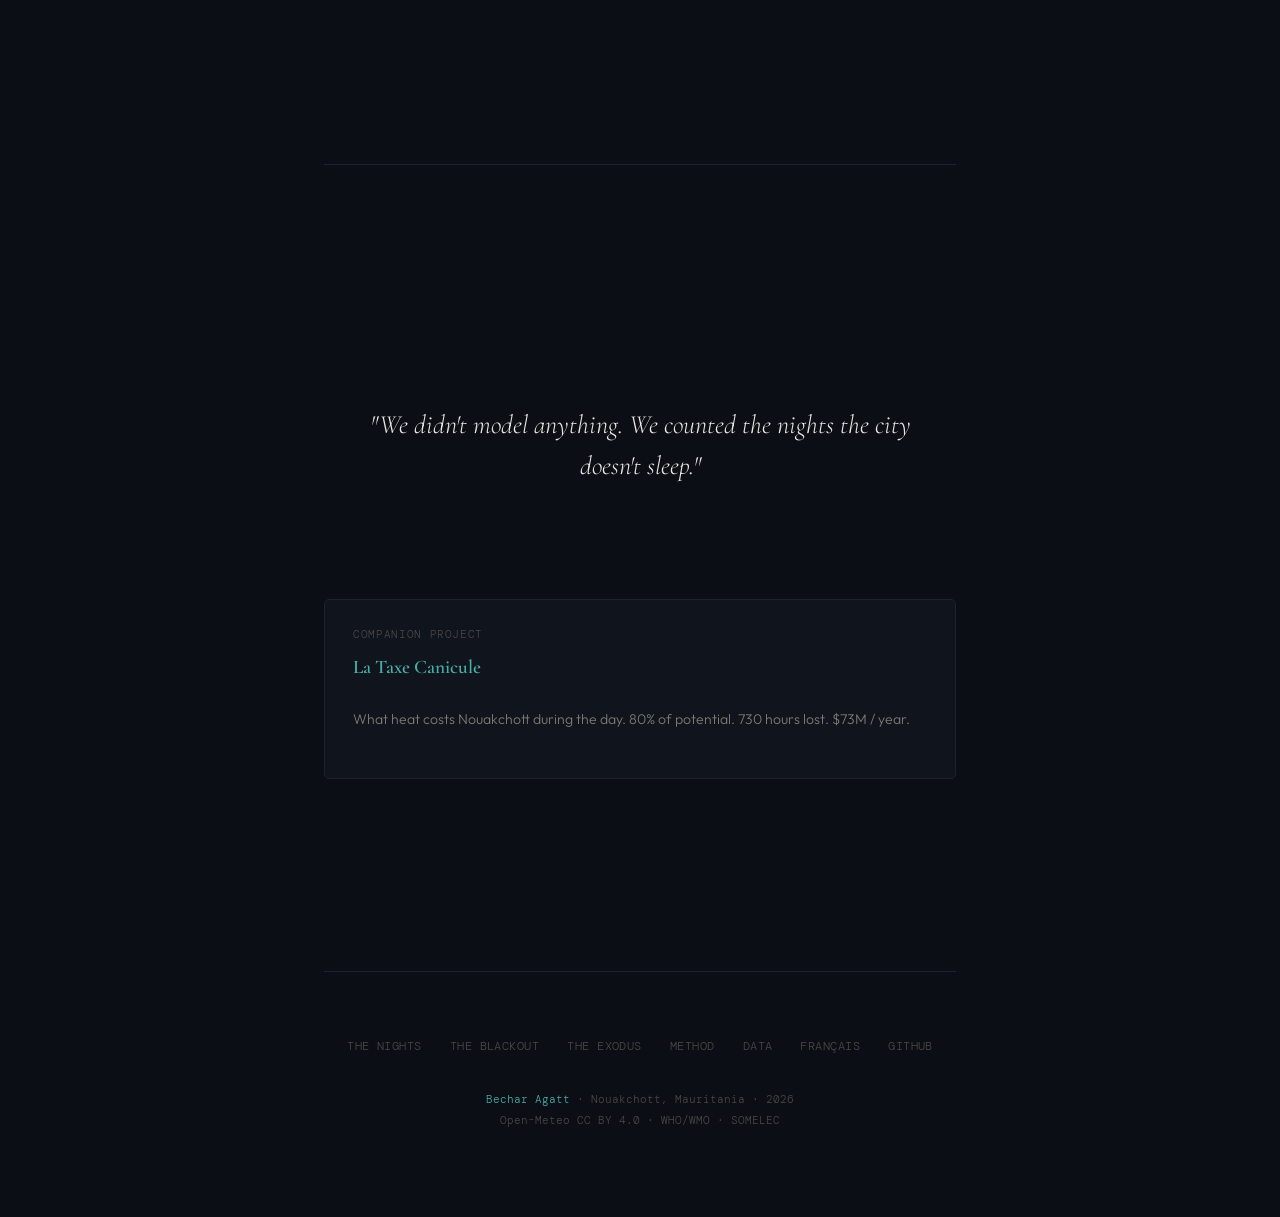
==== commit 4995f6e1: "fix: correct July framing, link to heat tax findings" ====
--- a/site/en/index.html
+++ b/site/en/index.html
@@ -87,9 +87,10 @@
         <h2>September, not July.</h2>
 
         <p class="section-lead">
-            Everyone in Nouakchott thinks July is the worst month. It has
-            the highest daytime temperatures. But at night, the story
-            reverses.
+            In <a href="https://mauritan.site" target="_blank">La Taxe Canicule</a>,
+            we showed that October is the worst month during the day — not
+            July. At night, September takes over. The harmattan that
+            moderates July nights is gone by September.
         </p>
 
         <p>
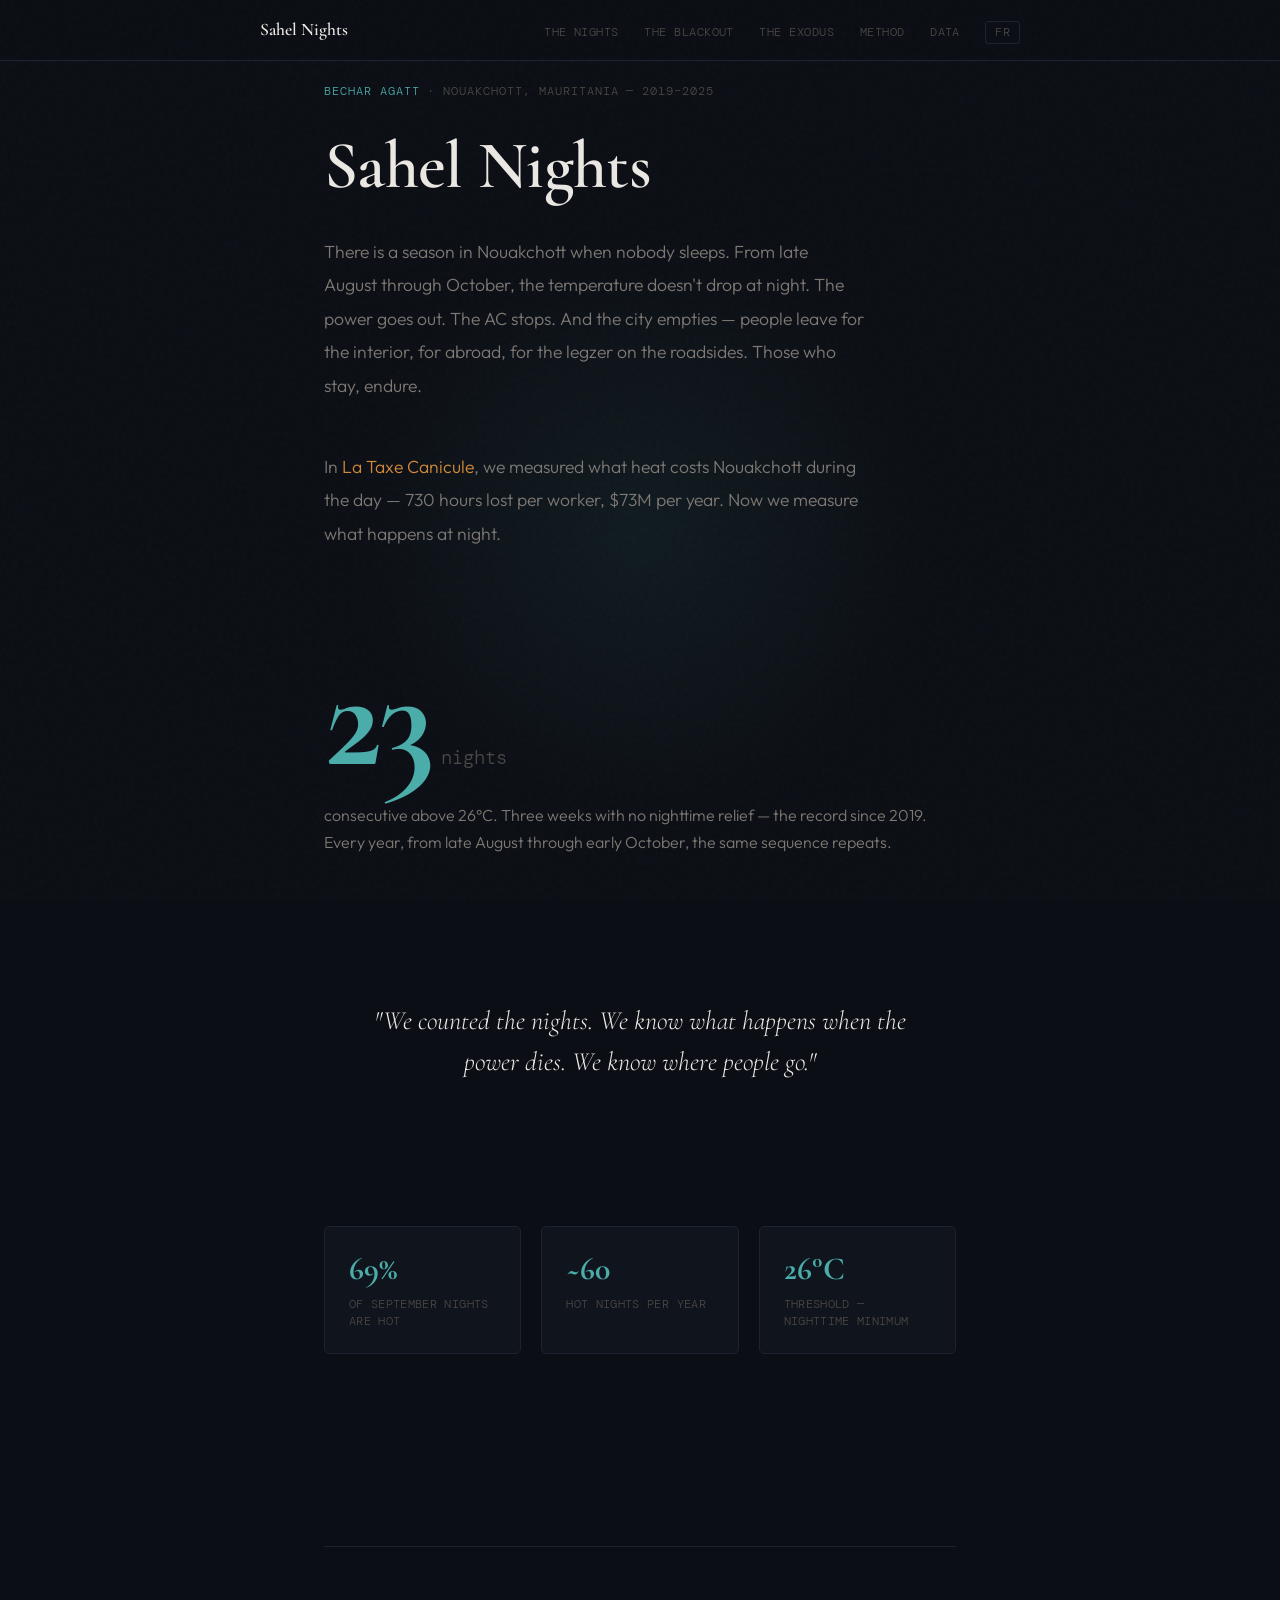
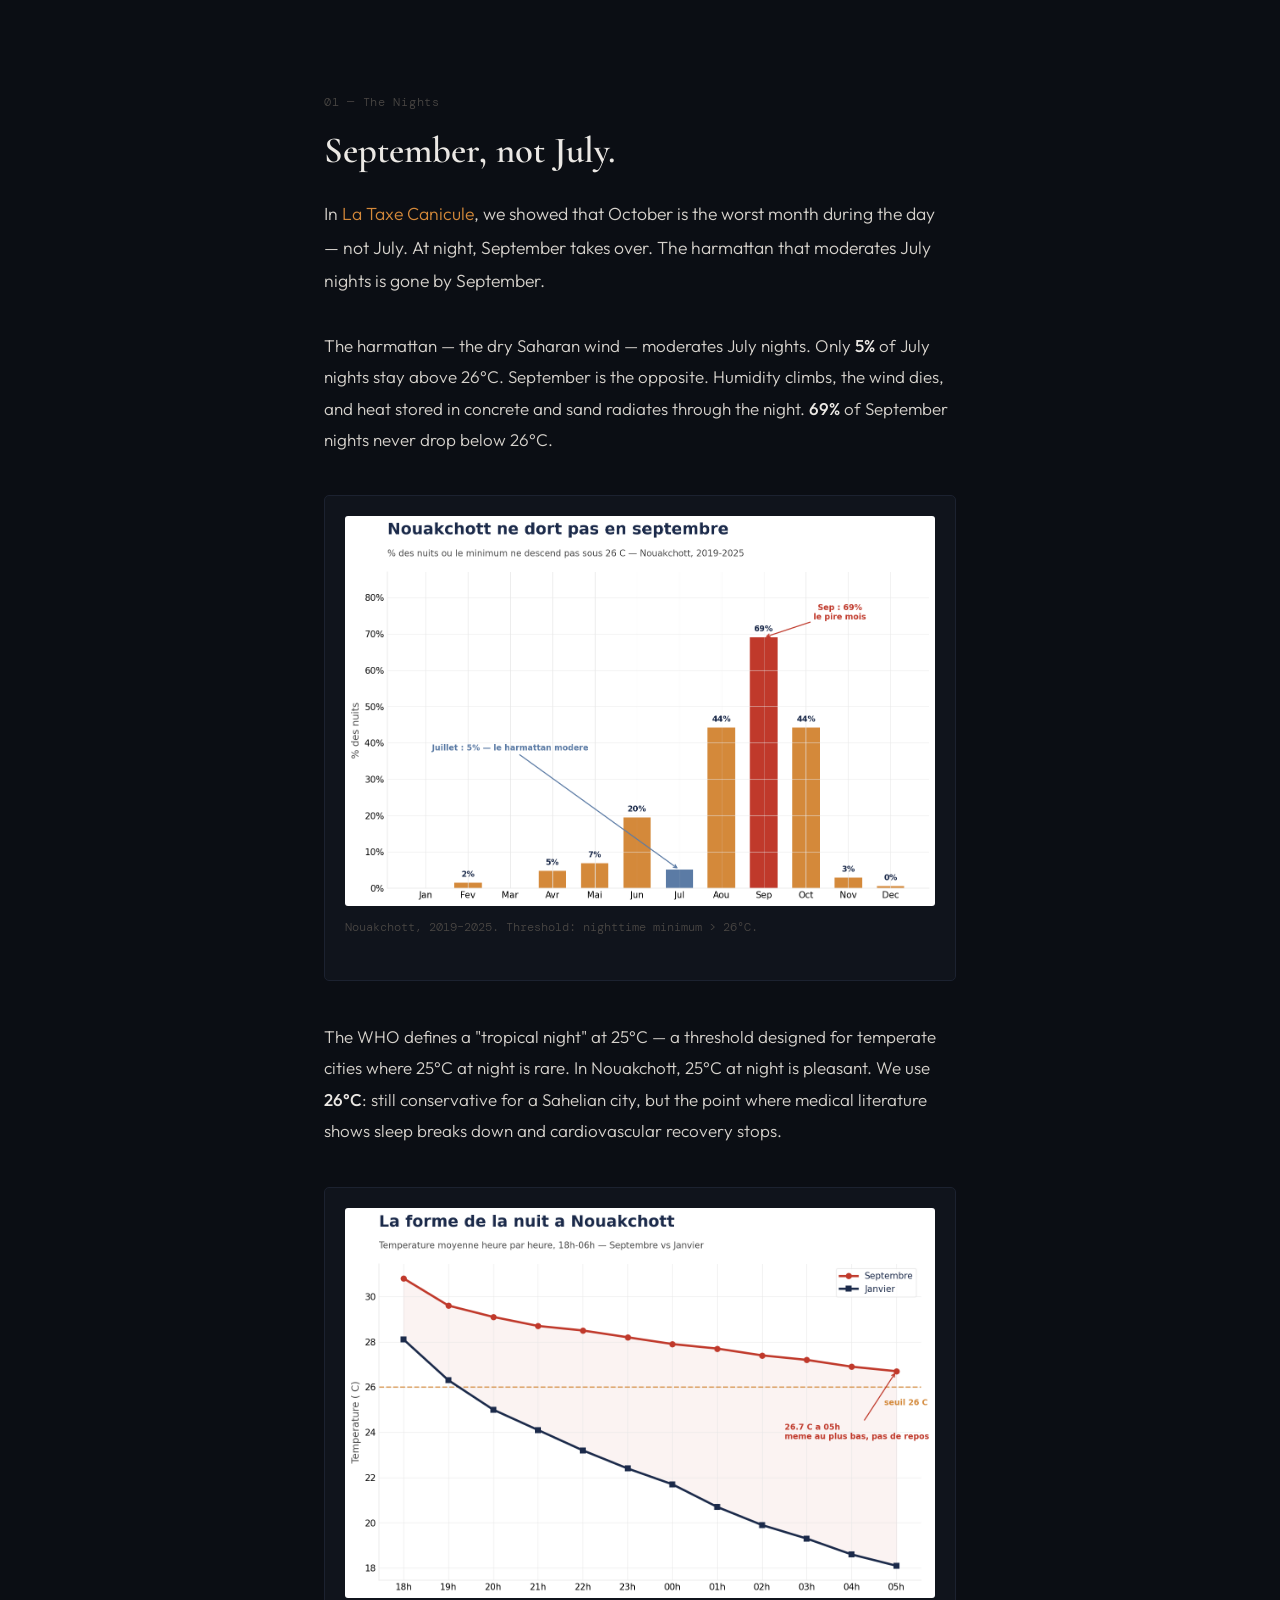
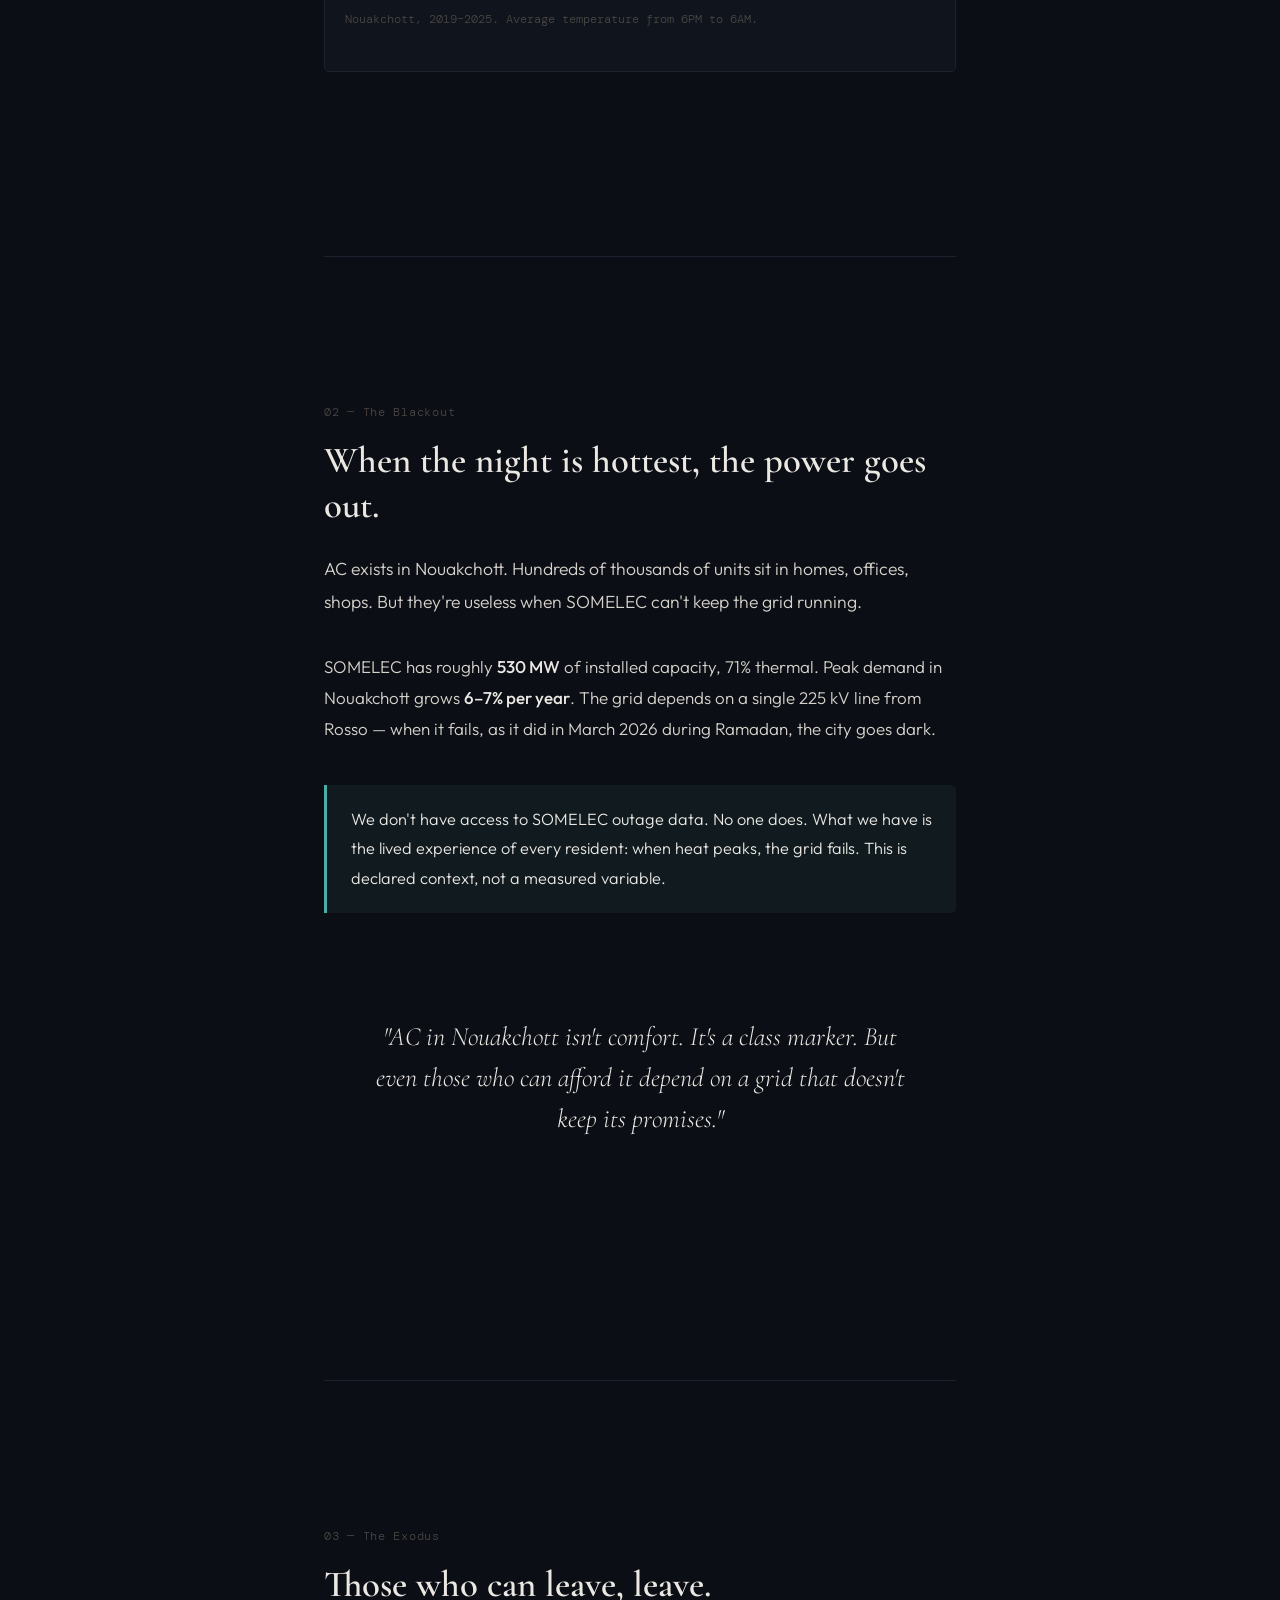
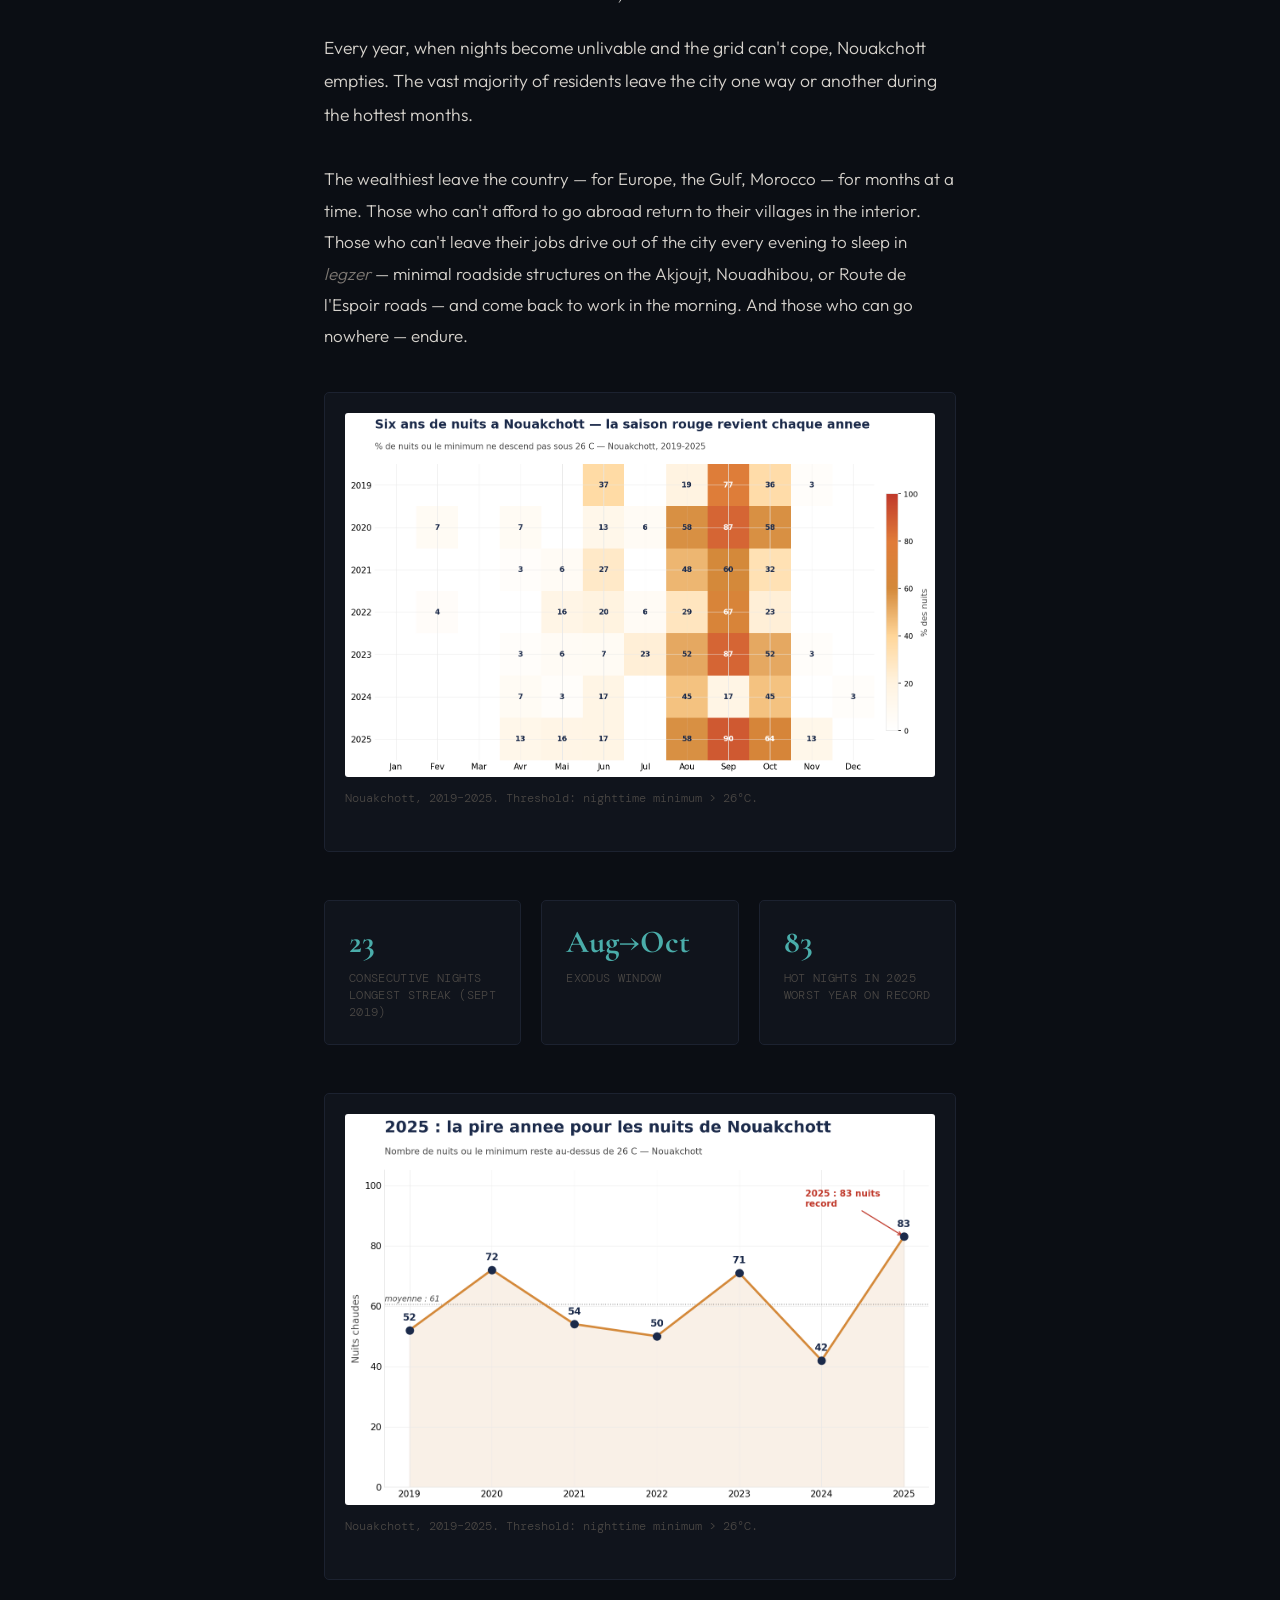
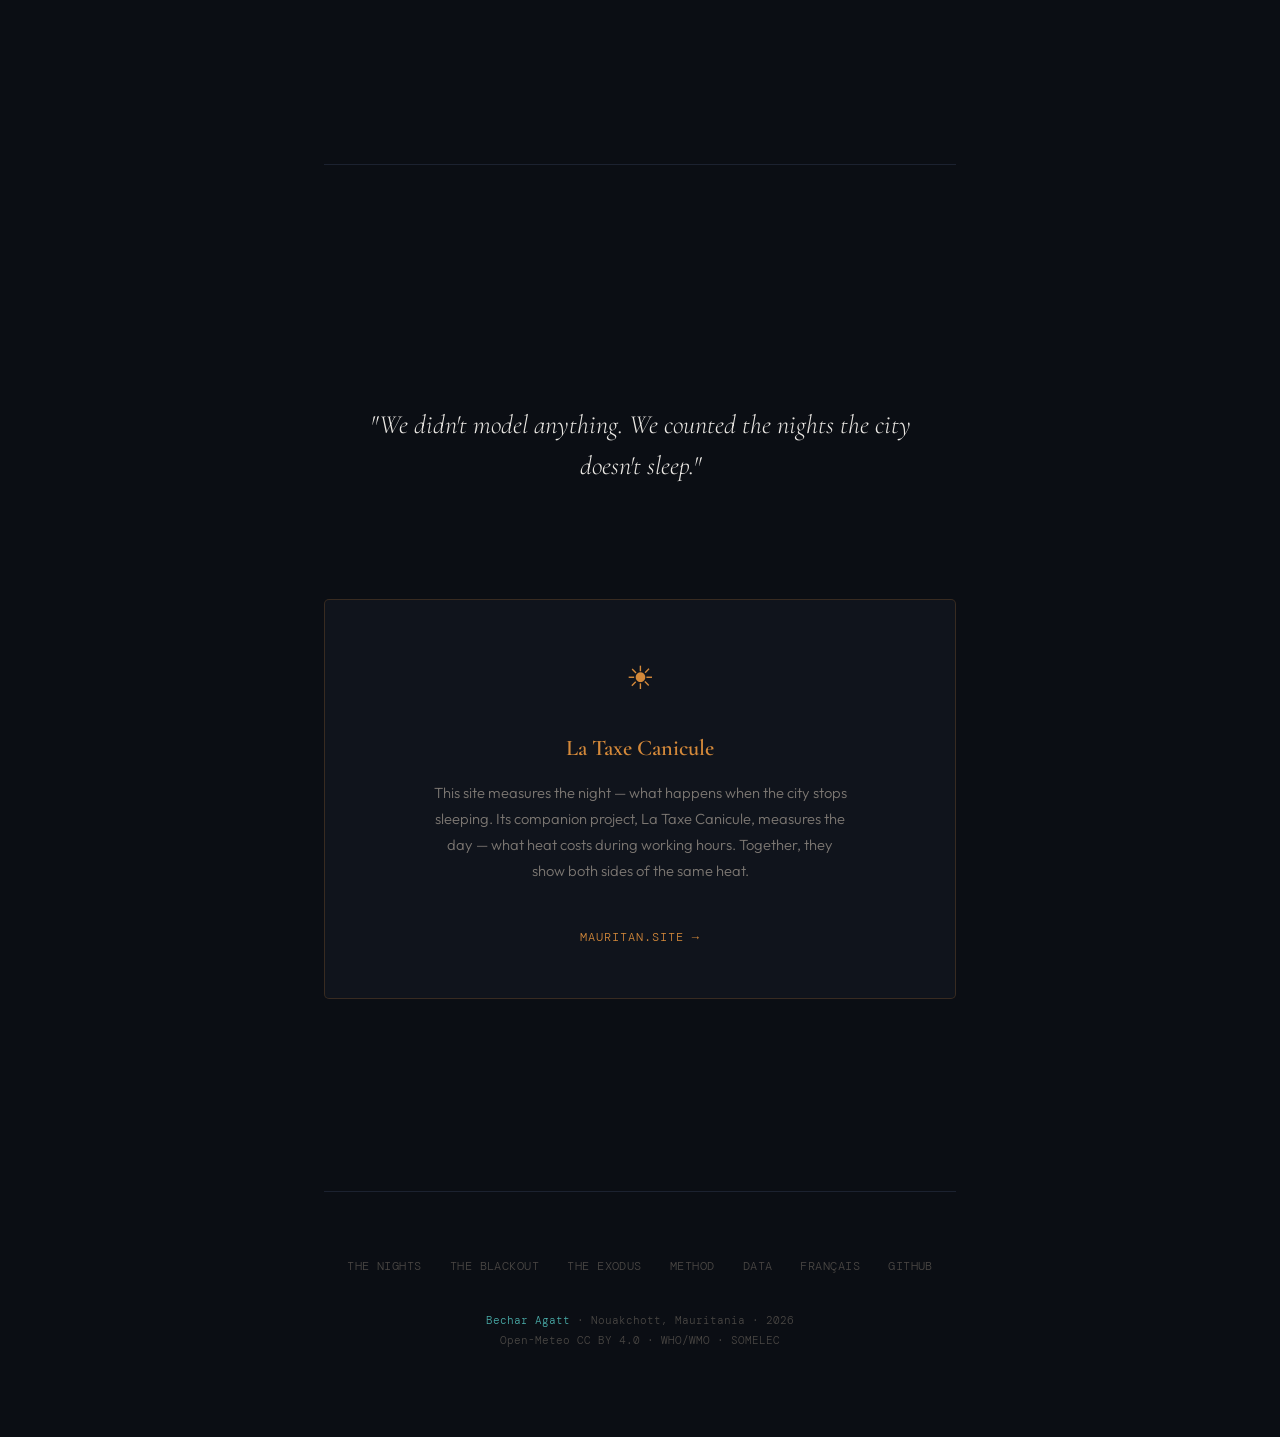
==== commit 709213c3: "style: companion cards match mauritan.site design" ====
--- a/site/en/index.html
+++ b/site/en/index.html
@@ -42,7 +42,7 @@
         </p>
 
         <p class="hero-sub fade-up d2" style="animation-delay: 0.25s;">
-            In <a href="https://mauritan.site" target="_blank">La Taxe Canicule</a>,
+            In <a href="https://mauritan.site" target="_blank" class="amber">La Taxe Canicule</a>,
             we measured what heat costs Nouakchott during the day — 730 hours
             lost per worker, $73M per year. Now we measure what happens
             at night.
@@ -87,7 +87,7 @@
         <h2>September, not July.</h2>
 
         <p class="section-lead">
-            In <a href="https://mauritan.site" target="_blank">La Taxe Canicule</a>,
+            In <a href="https://mauritan.site" target="_blank" class="amber">La Taxe Canicule</a>,
             we showed that October is the worst month during the day — not
             July. At night, September takes over. The harmattan that
             moderates July nights is gone by September.
@@ -230,13 +230,16 @@
             </blockquote>
         </div>
 
-        <a href="https://mauritan.site/en/" class="companion fade-up" target="_blank" rel="noopener">
-            <p class="companion-eyebrow">Companion project</p>
+        <a href="https://mauritan.site/en/" class="companion amber fade-up" target="_blank" rel="noopener">
+            <span class="companion-icon">☀</span>
             <p class="companion-title">La Taxe Canicule</p>
             <p class="companion-desc">
-                What heat costs Nouakchott during the day. 80% of potential.
-                730 hours lost. $73M / year.
-            </p>
+                This site measures the night — what happens when the city
+                stops sleeping. Its companion project, La Taxe Canicule,
+                measures the day — what heat costs during working hours.
+                Together, they show both sides of the same heat.
+            </p>
+            <span class="companion-link">mauritan.site →</span>
         </a>
     </section>
 
@@ -266,4 +269,4 @@
 </script>
 
 </body>
-</html>+</html>
--- a/site/assets/css/style.css
+++ b/site/assets/css/style.css
@@ -86,6 +86,8 @@
     transition: opacity 0.2s;
 }
 a:hover { opacity: 0.8; }
+a.amber { color: #D4893A; }
+a.amber:hover { opacity: 0.8; }
 
 strong { color: var(--text-bright); font-weight: 500; }
 
@@ -440,14 +442,21 @@
 /* ── Companion Link ───────────────────────────────────────── */
 .companion {
     display: block;
-    padding: 1.5rem 1.75rem;
+    padding: 3rem 2rem;
     background: var(--bg-card);
     border: 1px solid var(--border);
     border-radius: 5px;
     margin: 3rem 0;
     transition: border-color 0.3s;
+    text-align: center;
 }
 .companion:hover { border-color: var(--border-light); opacity: 1; }
+
+.companion-icon {
+    font-size: 2rem;
+    margin-bottom: 1.25rem;
+    display: block;
+}
 
 .companion-eyebrow {
     font-family: var(--font-mono);
@@ -459,17 +468,36 @@
 }
 .companion-title {
     font-family: var(--font-display);
-    font-size: 1.2rem;
+    font-size: 1.4rem;
     font-weight: 600;
     color: var(--accent);
+    margin-bottom: 0.75rem;
 }
 .companion-desc {
-    font-size: 0.88rem;
+    font-size: 0.92rem;
     font-weight: 300;
     color: var(--text-dim);
     margin-top: 0.3rem;
-    line-height: 1.65;
-}
+    line-height: 1.75;
+    max-width: 420px;
+    margin-left: auto;
+    margin-right: auto;
+}
+.companion-link {
+    display: inline-block;
+    font-family: var(--font-mono);
+    font-size: 0.75rem;
+    letter-spacing: 0.08em;
+    text-transform: uppercase;
+    margin-top: 1.25rem;
+    color: var(--accent);
+}
+
+/* Amber variant for La Taxe Canicule */
+.companion.amber { border-color: rgba(212, 137, 58, 0.2); }
+.companion.amber:hover { border-color: rgba(212, 137, 58, 0.4); }
+.companion.amber .companion-title { color: #D4893A; }
+.companion.amber .companion-link { color: #D4893A; }
 
 /* ── Footer ───────────────────────────────────────────────── */
 .footer {
@@ -536,4 +564,4 @@
 
 @media (max-width: 420px) {
     .stat-row { grid-template-columns: 1fr; }
-}+}
